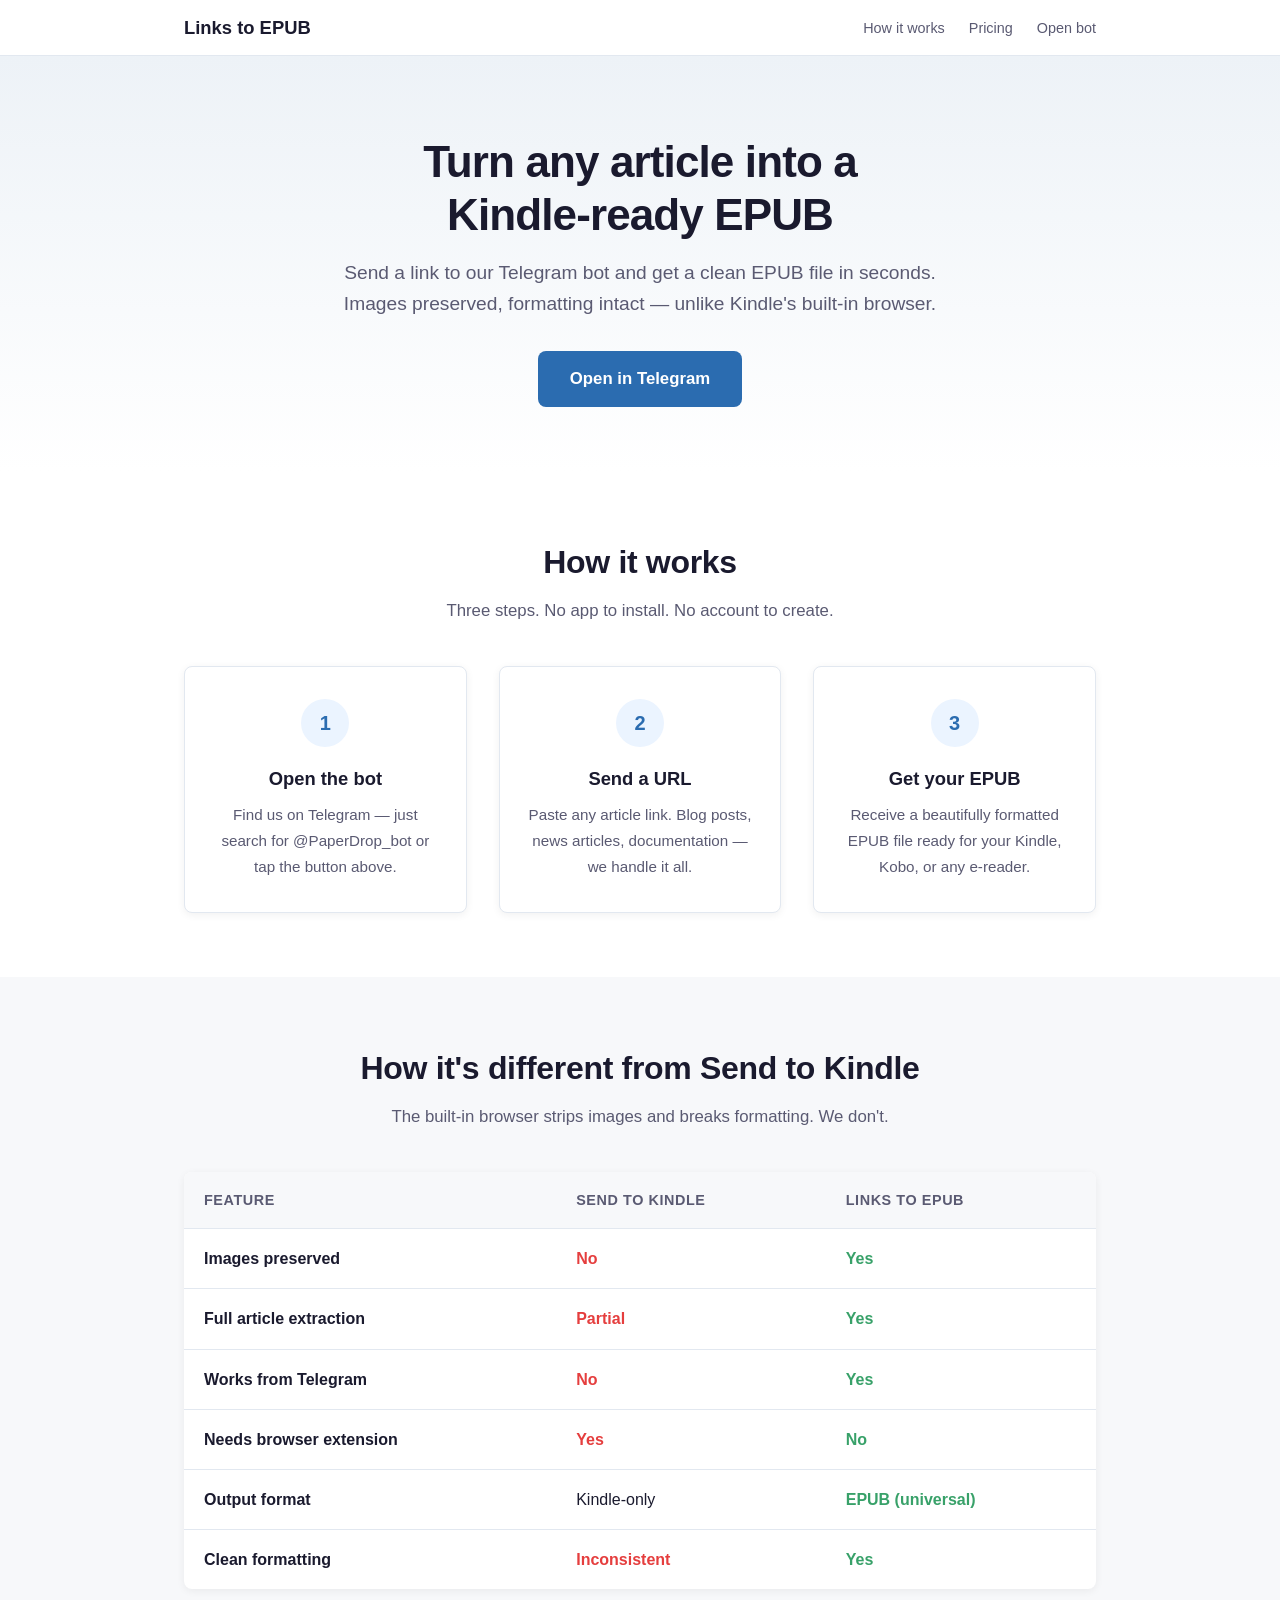
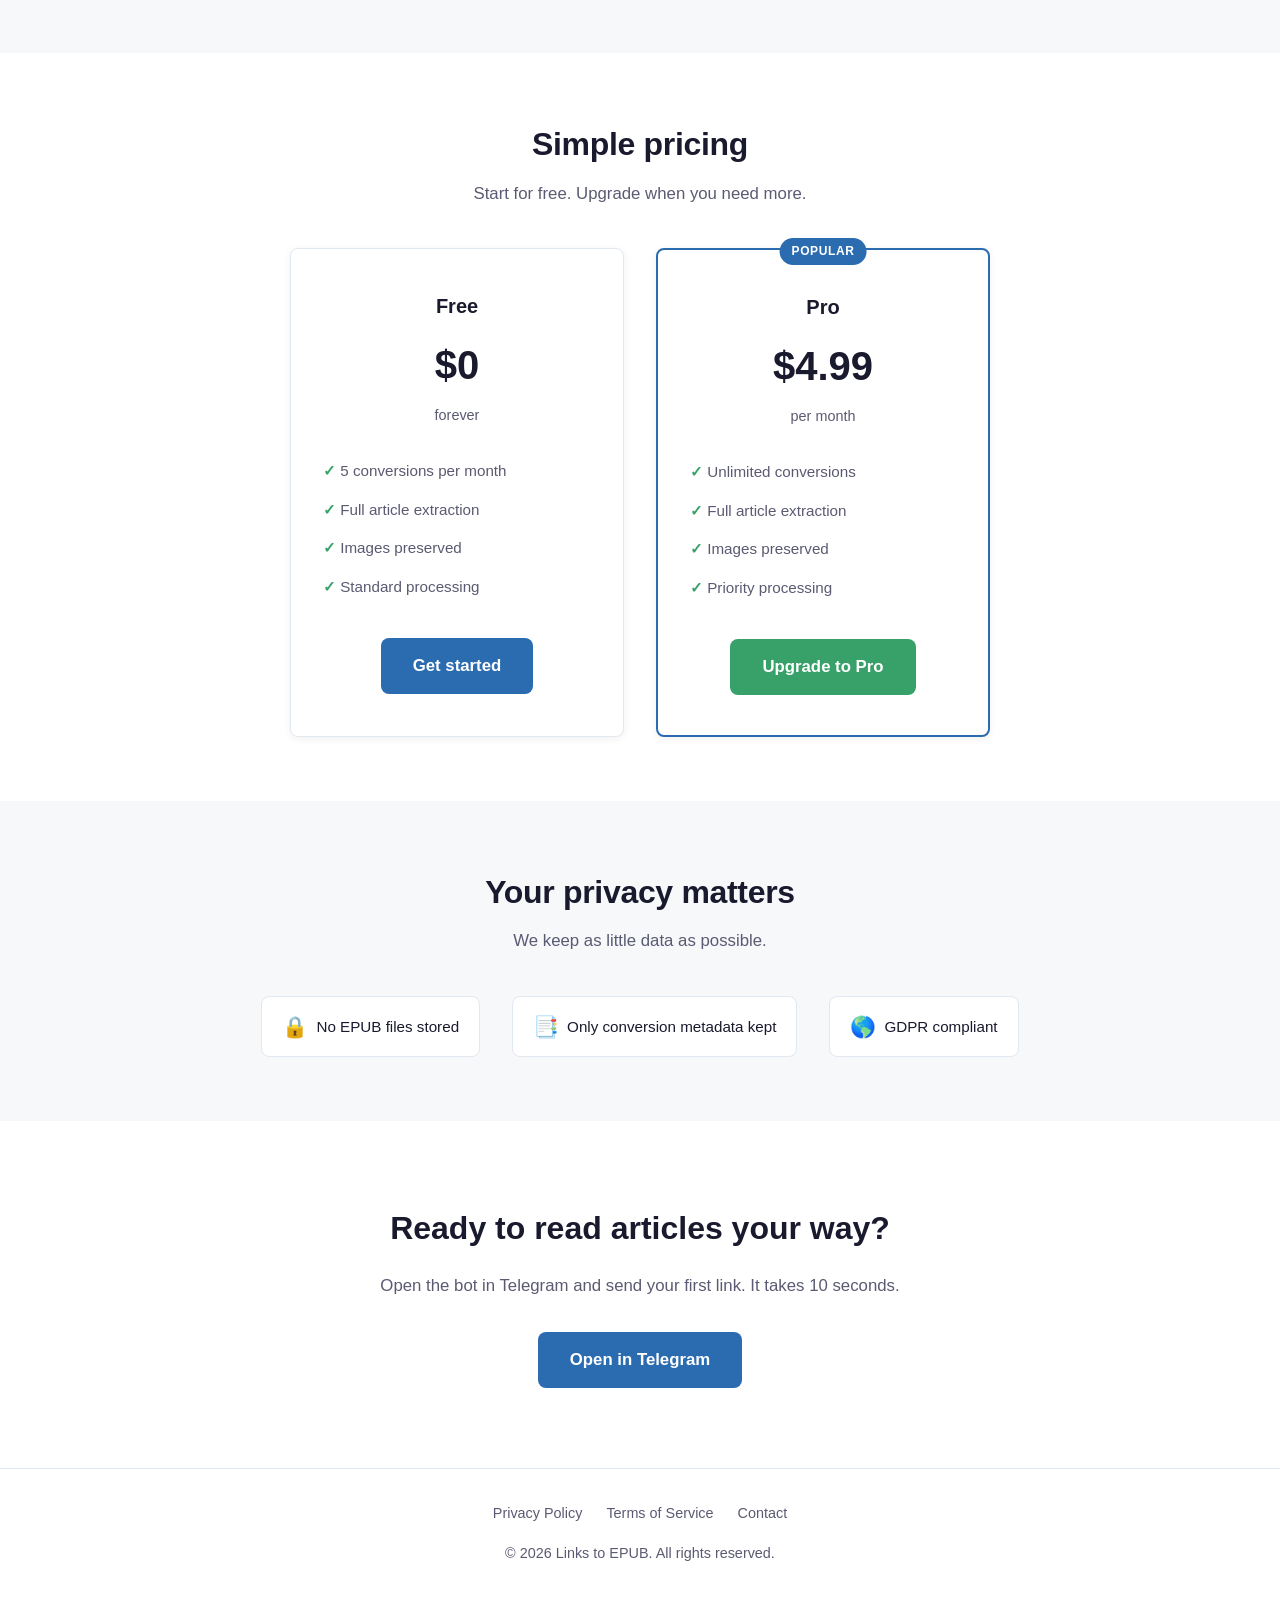
==== landing/index.html @ 540ca803 "Initial commit: PaperDrop — Telegram bot for converting web articles to EPUB Complete SaaS applicati" ====
<!DOCTYPE html>
<html lang="en">
<head>
  <meta charset="UTF-8">
  <meta name="viewport" content="width=device-width, initial-scale=1.0">
  <title>Links to EPUB &mdash; Turn any article into a Kindle-ready EPUB</title>
  <meta name="description" content="Send any article URL to our Telegram bot and get a clean, image-rich EPUB back instantly. Perfect for Kindle, Kobo, and any e-reader.">
  <meta name="robots" content="index, follow">

  <!-- Open Graph -->
  <meta property="og:type" content="website">
  <meta property="og:title" content="Links to EPUB &mdash; Articles to Kindle-ready EPUB">
  <meta property="og:description" content="Send any article URL to our Telegram bot and get a clean, image-rich EPUB back instantly. No files stored. Your privacy respected.">
  <meta property="og:url" content="https://linkstoepub.com">
  <meta property="og:site_name" content="Links to EPUB">

  <!-- Twitter Card -->
  <meta name="twitter:card" content="summary">
  <meta name="twitter:title" content="Links to EPUB &mdash; Articles to Kindle-ready EPUB">
  <meta name="twitter:description" content="Send any article URL to our Telegram bot and get a clean EPUB with images preserved.">

  <link rel="icon" href="favicon.ico" type="image/x-icon">
  <link rel="stylesheet" href="style.css">
</head>
<body>

  <!-- Navigation -->
  <nav class="nav">
    <div class="container">
      <a href="/" class="nav-brand">Links to EPUB</a>
      <ul class="nav-links">
        <li><a href="#how-it-works">How it works</a></li>
        <li><a href="#pricing">Pricing</a></li>
        <li><a href="https://t.me/PaperDrop_bot">Open bot</a></li>
      </ul>
    </div>
  </nav>

  <!-- Hero -->
  <section class="hero">
    <div class="container">
      <h1>Turn any article into a<br>Kindle-ready EPUB</h1>
      <p class="subheadline">
        Send a link to our Telegram bot and get a clean EPUB file in seconds.
        Images preserved, formatting intact &mdash; unlike Kindle's built-in browser.
      </p>
      <a href="https://t.me/PaperDrop_bot" class="btn btn-primary">Open in Telegram</a>
    </div>
  </section>

  <!-- How It Works -->
  <section id="how-it-works">
    <div class="container">
      <h2 class="section-title">How it works</h2>
      <p class="section-subtitle">Three steps. No app to install. No account to create.</p>
      <div class="steps">
        <div class="step">
          <div class="step-number">1</div>
          <h3>Open the bot</h3>
          <p>Find us on Telegram &mdash; just search for @PaperDrop_bot or tap the button above.</p>
        </div>
        <div class="step">
          <div class="step-number">2</div>
          <h3>Send a URL</h3>
          <p>Paste any article link. Blog posts, news articles, documentation &mdash; we handle it all.</p>
        </div>
        <div class="step">
          <div class="step-number">3</div>
          <h3>Get your EPUB</h3>
          <p>Receive a beautifully formatted EPUB file ready for your Kindle, Kobo, or any e-reader.</p>
        </div>
      </div>
    </div>
  </section>

  <!-- Comparison -->
  <section class="comparison-section" id="comparison">
    <div class="container">
      <h2 class="section-title">How it's different from Send to Kindle</h2>
      <p class="section-subtitle">The built-in browser strips images and breaks formatting. We don't.</p>
      <table class="comparison-table">
        <thead>
          <tr>
            <th>Feature</th>
            <th>Send to Kindle</th>
            <th>Links to EPUB</th>
          </tr>
        </thead>
        <tbody>
          <tr>
            <td>Images preserved</td>
            <td class="cross">No</td>
            <td class="check">Yes</td>
          </tr>
          <tr>
            <td>Full article extraction</td>
            <td class="cross">Partial</td>
            <td class="check">Yes</td>
          </tr>
          <tr>
            <td>Works from Telegram</td>
            <td class="cross">No</td>
            <td class="check">Yes</td>
          </tr>
          <tr>
            <td>Needs browser extension</td>
            <td class="cross">Yes</td>
            <td class="check">No</td>
          </tr>
          <tr>
            <td>Output format</td>
            <td>Kindle-only</td>
            <td class="check">EPUB (universal)</td>
          </tr>
          <tr>
            <td>Clean formatting</td>
            <td class="cross">Inconsistent</td>
            <td class="check">Yes</td>
          </tr>
        </tbody>
      </table>
    </div>
  </section>

  <!-- Pricing -->
  <section id="pricing">
    <div class="container">
      <h2 class="section-title">Simple pricing</h2>
      <p class="section-subtitle">Start for free. Upgrade when you need more.</p>
      <div class="pricing-cards">
        <div class="pricing-card">
          <h3>Free</h3>
          <div class="pricing-price">$0</div>
          <div class="pricing-period">forever</div>
          <ul class="pricing-features">
            <li>5 conversions per month</li>
            <li>Full article extraction</li>
            <li>Images preserved</li>
            <li>Standard processing</li>
          </ul>
          <a href="https://t.me/PaperDrop_bot" class="btn btn-primary">Get started</a>
        </div>
        <div class="pricing-card featured">
          <h3>Pro</h3>
          <div class="pricing-price">$4.99</div>
          <div class="pricing-period">per month</div>
          <ul class="pricing-features">
            <li>Unlimited conversions</li>
            <li>Full article extraction</li>
            <li>Images preserved</li>
            <li>Priority processing</li>
          </ul>
          <a href="https://t.me/PaperDrop_bot" class="btn btn-accent">Upgrade to Pro</a>
        </div>
      </div>
    </div>
  </section>

  <!-- Privacy Highlights -->
  <section class="privacy-highlights">
    <div class="container">
      <h2 class="section-title">Your privacy matters</h2>
      <p class="section-subtitle">We keep as little data as possible.</p>
      <div class="privacy-badges">
        <div class="privacy-badge">
          <span class="icon">&#128274;</span>
          No EPUB files stored
        </div>
        <div class="privacy-badge">
          <span class="icon">&#128209;</span>
          Only conversion metadata kept
        </div>
        <div class="privacy-badge">
          <span class="icon">&#127758;</span>
          GDPR compliant
        </div>
      </div>
    </div>
  </section>

  <!-- CTA -->
  <section class="cta-section">
    <div class="container">
      <h2>Ready to read articles your way?</h2>
      <p>Open the bot in Telegram and send your first link. It takes 10 seconds.</p>
      <a href="https://t.me/PaperDrop_bot" class="btn btn-primary">Open in Telegram</a>
    </div>
  </section>

  <!-- Footer -->
  <footer class="footer">
    <div class="container">
      <ul class="footer-links">
        <li><a href="privacy.html">Privacy Policy</a></li>
        <li><a href="terms.html">Terms of Service</a></li>
        <li><a href="mailto:contact@linkstoepub.com">Contact</a></li>
      </ul>
      <p>&copy; 2026 Links to EPUB. All rights reserved.</p>
    </div>
  </footer>

</body>
</html>
---- landing/style.css ----
/* ===== Reset & Base ===== */
*,
*::before,
*::after {
  box-sizing: border-box;
  margin: 0;
  padding: 0;
}

:root {
  --color-bg: #ffffff;
  --color-bg-alt: #f7f8fa;
  --color-text: #1a1a2e;
  --color-text-muted: #5a5a72;
  --color-primary: #2b6cb0;
  --color-primary-hover: #1e4e8c;
  --color-accent: #38a169;
  --color-accent-hover: #2f855a;
  --color-border: #e2e8f0;
  --color-card-bg: #ffffff;
  --color-card-shadow: rgba(0, 0, 0, 0.06);
  --color-hero-gradient-start: #edf2f7;
  --color-hero-gradient-end: #e2e8f0;
  --color-tag-bg: #ebf4ff;
  --color-tag-text: #2b6cb0;
  --color-check: #38a169;
  --color-cross: #e53e3e;
  --radius: 8px;
  --max-width: 960px;
  --font-sans: -apple-system, BlinkMacSystemFont, "Segoe UI", Roboto, "Helvetica Neue", Arial, sans-serif;
}

@media (prefers-color-scheme: dark) {
  :root {
    --color-bg: #0f1117;
    --color-bg-alt: #181a24;
    --color-text: #e2e8f0;
    --color-text-muted: #a0aec0;
    --color-primary: #63b3ed;
    --color-primary-hover: #90cdf4;
    --color-accent: #68d391;
    --color-accent-hover: #9ae6b4;
    --color-border: #2d3748;
    --color-card-bg: #1a202c;
    --color-card-shadow: rgba(0, 0, 0, 0.3);
    --color-hero-gradient-start: #1a202c;
    --color-hero-gradient-end: #171923;
    --color-tag-bg: #1a365d;
    --color-tag-text: #90cdf4;
    --color-check: #68d391;
    --color-cross: #fc8181;
  }
}

html {
  scroll-behavior: smooth;
  font-size: 16px;
}

body {
  font-family: var(--font-sans);
  color: var(--color-text);
  background-color: var(--color-bg);
  line-height: 1.7;
  -webkit-font-smoothing: antialiased;
}

a {
  color: var(--color-primary);
  text-decoration: none;
}

a:hover {
  text-decoration: underline;
}

img {
  max-width: 100%;
  height: auto;
}

/* ===== Layout ===== */
.container {
  max-width: var(--max-width);
  margin: 0 auto;
  padding: 0 1.5rem;
}

section {
  padding: 4rem 0;
}

/* ===== Navigation ===== */
.nav {
  position: sticky;
  top: 0;
  z-index: 100;
  background-color: var(--color-bg);
  border-bottom: 1px solid var(--color-border);
  padding: 0.75rem 0;
}

.nav .container {
  display: flex;
  align-items: center;
  justify-content: space-between;
}

.nav-brand {
  font-size: 1.15rem;
  font-weight: 700;
  color: var(--color-text);
  text-decoration: none;
}

.nav-brand:hover {
  text-decoration: none;
}

.nav-links {
  display: flex;
  gap: 1.5rem;
  list-style: none;
}

.nav-links a {
  font-size: 0.9rem;
  color: var(--color-text-muted);
  transition: color 0.15s;
}

.nav-links a:hover {
  color: var(--color-text);
  text-decoration: none;
}

/* ===== Hero ===== */
.hero {
  text-align: center;
  padding: 5rem 0 4rem;
  background: linear-gradient(180deg, var(--color-hero-gradient-start), var(--color-bg));
}

.hero h1 {
  font-size: 2.75rem;
  font-weight: 800;
  line-height: 1.2;
  margin-bottom: 1rem;
  letter-spacing: -0.02em;
}

.hero .subheadline {
  font-size: 1.2rem;
  color: var(--color-text-muted);
  max-width: 600px;
  margin: 0 auto 2rem;
  line-height: 1.6;
}

/* ===== Buttons ===== */
.btn {
  display: inline-block;
  padding: 0.85rem 2rem;
  border-radius: var(--radius);
  font-size: 1.05rem;
  font-weight: 600;
  text-decoration: none;
  transition: background-color 0.15s, transform 0.1s;
  cursor: pointer;
  border: none;
}

.btn:hover {
  text-decoration: none;
  transform: translateY(-1px);
}

.btn-primary {
  background-color: var(--color-primary);
  color: #fff;
}

.btn-primary:hover {
  background-color: var(--color-primary-hover);
}

.btn-accent {
  background-color: var(--color-accent);
  color: #fff;
}

.btn-accent:hover {
  background-color: var(--color-accent-hover);
}

/* ===== Section Headings ===== */
.section-title {
  font-size: 2rem;
  font-weight: 700;
  text-align: center;
  margin-bottom: 0.5rem;
  letter-spacing: -0.01em;
}

.section-subtitle {
  text-align: center;
  color: var(--color-text-muted);
  margin-bottom: 2.5rem;
  font-size: 1.05rem;
}

/* ===== How It Works ===== */
.steps {
  display: grid;
  grid-template-columns: repeat(3, 1fr);
  gap: 2rem;
  margin-top: 1rem;
}

.step {
  text-align: center;
  padding: 2rem 1.5rem;
  background: var(--color-card-bg);
  border: 1px solid var(--color-border);
  border-radius: var(--radius);
  box-shadow: 0 2px 8px var(--color-card-shadow);
}

.step-number {
  display: inline-flex;
  align-items: center;
  justify-content: center;
  width: 3rem;
  height: 3rem;
  border-radius: 50%;
  background-color: var(--color-tag-bg);
  color: var(--color-tag-text);
  font-weight: 700;
  font-size: 1.25rem;
  margin-bottom: 1rem;
}

.step h3 {
  font-size: 1.15rem;
  margin-bottom: 0.5rem;
}

.step p {
  color: var(--color-text-muted);
  font-size: 0.95rem;
}

/* ===== Comparison ===== */
.comparison-section {
  background-color: var(--color-bg-alt);
}

.comparison-table {
  width: 100%;
  border-collapse: collapse;
  margin-top: 1rem;
  background: var(--color-card-bg);
  border-radius: var(--radius);
  overflow: hidden;
  box-shadow: 0 2px 8px var(--color-card-shadow);
}

.comparison-table th,
.comparison-table td {
  padding: 1rem 1.25rem;
  text-align: left;
  border-bottom: 1px solid var(--color-border);
}

.comparison-table thead th {
  background-color: var(--color-bg-alt);
  font-weight: 700;
  font-size: 0.9rem;
  text-transform: uppercase;
  letter-spacing: 0.04em;
  color: var(--color-text-muted);
}

.comparison-table tbody td:first-child {
  font-weight: 600;
}

.comparison-table tbody tr:last-child td {
  border-bottom: none;
}

.check {
  color: var(--color-check);
  font-weight: 700;
}

.cross {
  color: var(--color-cross);
  font-weight: 700;
}

/* ===== Pricing ===== */
.pricing-cards {
  display: grid;
  grid-template-columns: repeat(2, 1fr);
  gap: 2rem;
  max-width: 700px;
  margin: 0 auto;
}

.pricing-card {
  padding: 2.5rem 2rem;
  border: 1px solid var(--color-border);
  border-radius: var(--radius);
  background: var(--color-card-bg);
  box-shadow: 0 2px 8px var(--color-card-shadow);
  text-align: center;
}

.pricing-card.featured {
  border-color: var(--color-primary);
  border-width: 2px;
  position: relative;
}

.pricing-card.featured::before {
  content: "Popular";
  position: absolute;
  top: -0.75rem;
  left: 50%;
  transform: translateX(-50%);
  background-color: var(--color-primary);
  color: #fff;
  font-size: 0.75rem;
  font-weight: 700;
  padding: 0.2rem 0.75rem;
  border-radius: 999px;
  text-transform: uppercase;
  letter-spacing: 0.05em;
}

.pricing-card h3 {
  font-size: 1.25rem;
  margin-bottom: 0.5rem;
}

.pricing-price {
  font-size: 2.5rem;
  font-weight: 800;
  margin-bottom: 0.25rem;
}

.pricing-period {
  color: var(--color-text-muted);
  font-size: 0.9rem;
  margin-bottom: 1.5rem;
}

.pricing-features {
  list-style: none;
  text-align: left;
  margin-bottom: 2rem;
}

.pricing-features li {
  padding: 0.4rem 0;
  font-size: 0.95rem;
  color: var(--color-text-muted);
}

.pricing-features li::before {
  content: "\2713  ";
  color: var(--color-check);
  font-weight: 700;
}

/* ===== Privacy Highlights ===== */
.privacy-highlights {
  text-align: center;
  background-color: var(--color-bg-alt);
}

.privacy-badges {
  display: flex;
  justify-content: center;
  gap: 2rem;
  flex-wrap: wrap;
  margin-top: 1.5rem;
}

.privacy-badge {
  display: flex;
  align-items: center;
  gap: 0.5rem;
  padding: 0.75rem 1.25rem;
  background: var(--color-card-bg);
  border: 1px solid var(--color-border);
  border-radius: var(--radius);
  font-size: 0.95rem;
  font-weight: 500;
}

.privacy-badge .icon {
  font-size: 1.3rem;
}

/* ===== CTA ===== */
.cta-section {
  text-align: center;
  padding: 5rem 0;
}

.cta-section h2 {
  font-size: 2rem;
  font-weight: 700;
  margin-bottom: 1rem;
}

.cta-section p {
  color: var(--color-text-muted);
  margin-bottom: 2rem;
  font-size: 1.05rem;
}

/* ===== Footer ===== */
.footer {
  border-top: 1px solid var(--color-border);
  padding: 2rem 0;
  text-align: center;
  font-size: 0.9rem;
  color: var(--color-text-muted);
}

.footer-links {
  display: flex;
  justify-content: center;
  gap: 1.5rem;
  list-style: none;
  margin-bottom: 1rem;
}

.footer-links a {
  color: var(--color-text-muted);
  font-size: 0.9rem;
}

.footer-links a:hover {
  color: var(--color-text);
}

/* ===== Legal Pages ===== */
.legal-page {
  padding: 3rem 0 5rem;
}

.legal-page h1 {
  font-size: 2.25rem;
  font-weight: 700;
  margin-bottom: 0.5rem;
}

.legal-page .last-updated {
  color: var(--color-text-muted);
  font-size: 0.9rem;
  margin-bottom: 2.5rem;
}

.legal-page h2 {
  font-size: 1.35rem;
  font-weight: 700;
  margin-top: 2.5rem;
  margin-bottom: 0.75rem;
}

.legal-page p,
.legal-page ul,
.legal-page ol {
  margin-bottom: 1rem;
  color: var(--color-text-muted);
}

.legal-page ul,
.legal-page ol {
  padding-left: 1.5rem;
}

.legal-page li {
  margin-bottom: 0.4rem;
}

.legal-page strong {
  color: var(--color-text);
}

.legal-page a {
  color: var(--color-primary);
}

/* ===== Responsive ===== */
@media (max-width: 768px) {
  .hero h1 {
    font-size: 2rem;
  }

  .hero .subheadline {
    font-size: 1.05rem;
  }

  .steps {
    grid-template-columns: 1fr;
    gap: 1.25rem;
  }

  .pricing-cards {
    grid-template-columns: 1fr;
  }

  .comparison-table {
    font-size: 0.9rem;
  }

  .comparison-table th,
  .comparison-table td {
    padding: 0.75rem 0.75rem;
  }

  .privacy-badges {
    flex-direction: column;
    align-items: center;
  }

  section {
    padding: 3rem 0;
  }

  .nav-links {
    gap: 1rem;
  }
}

@media (max-width: 480px) {
  .hero h1 {
    font-size: 1.65rem;
  }

  .nav-links {
    gap: 0.75rem;
    font-size: 0.85rem;
  }

  .btn {
    padding: 0.75rem 1.5rem;
    font-size: 1rem;
  }
}
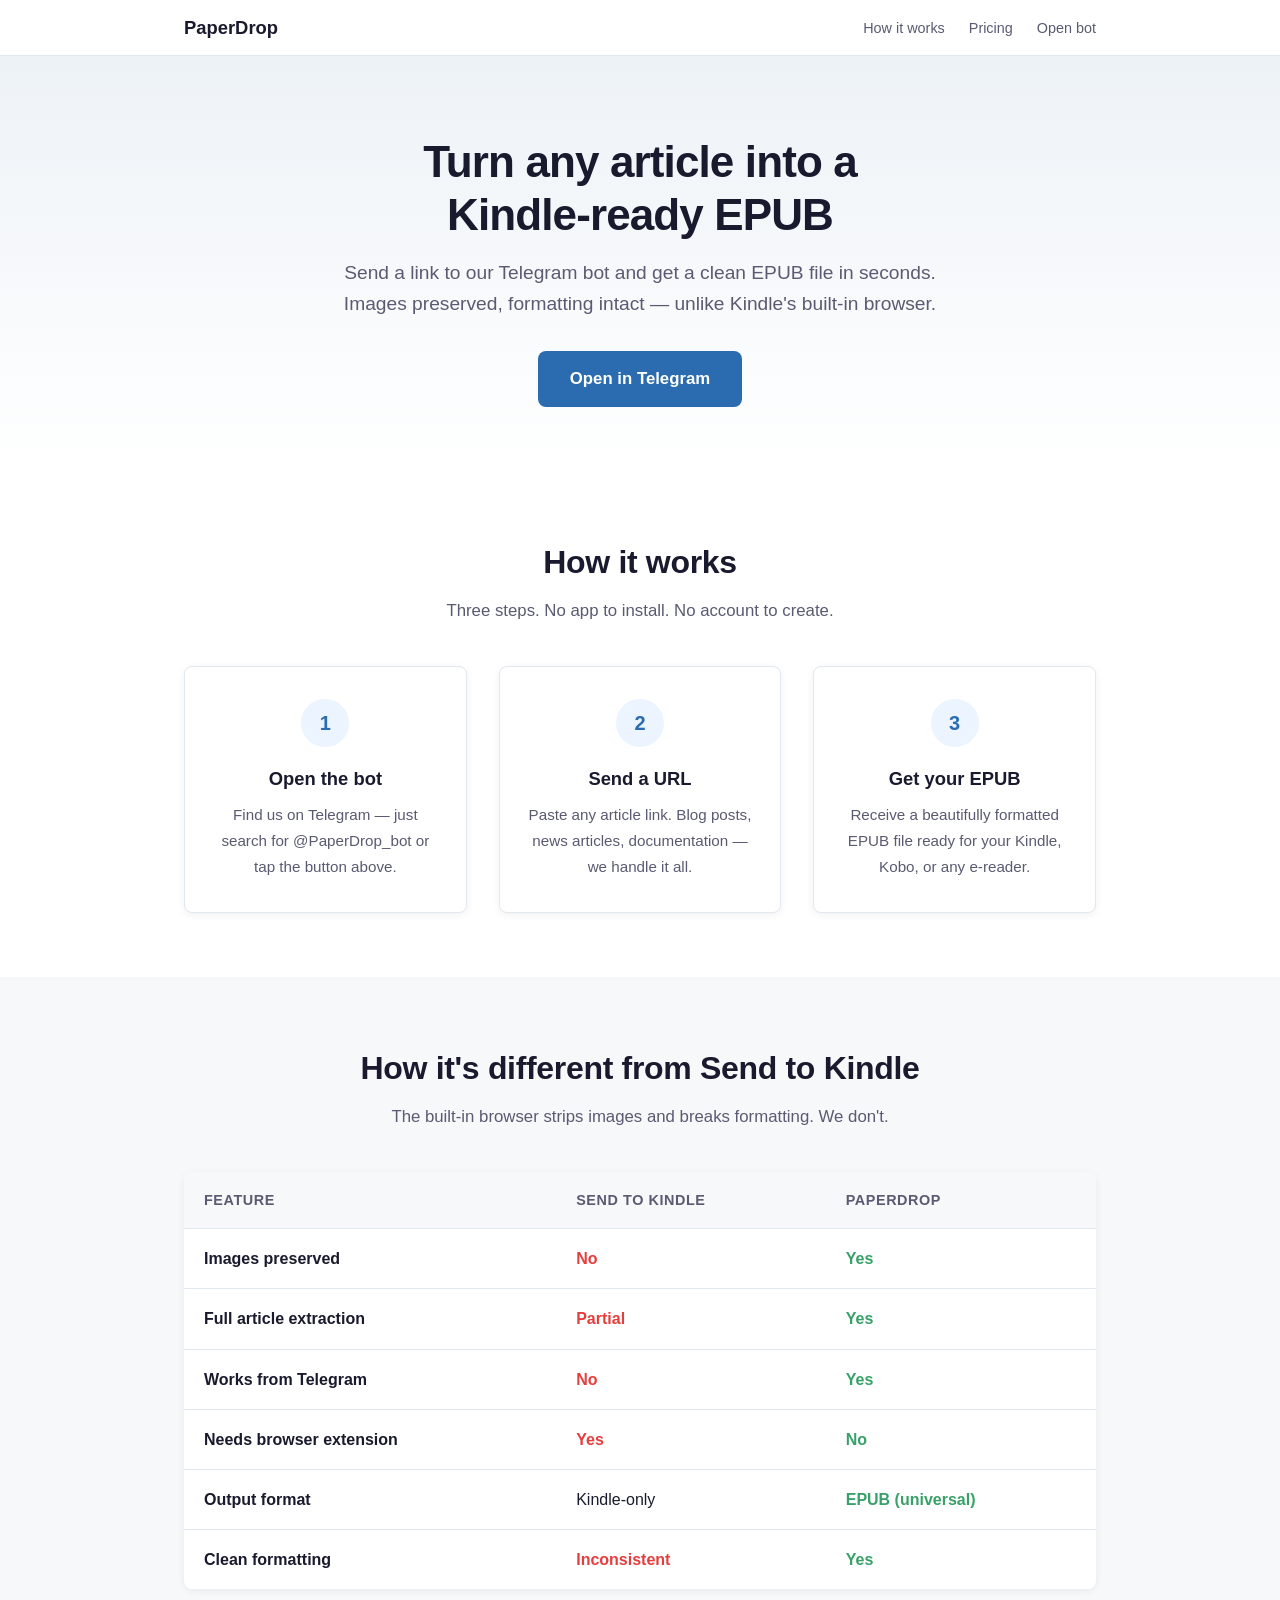
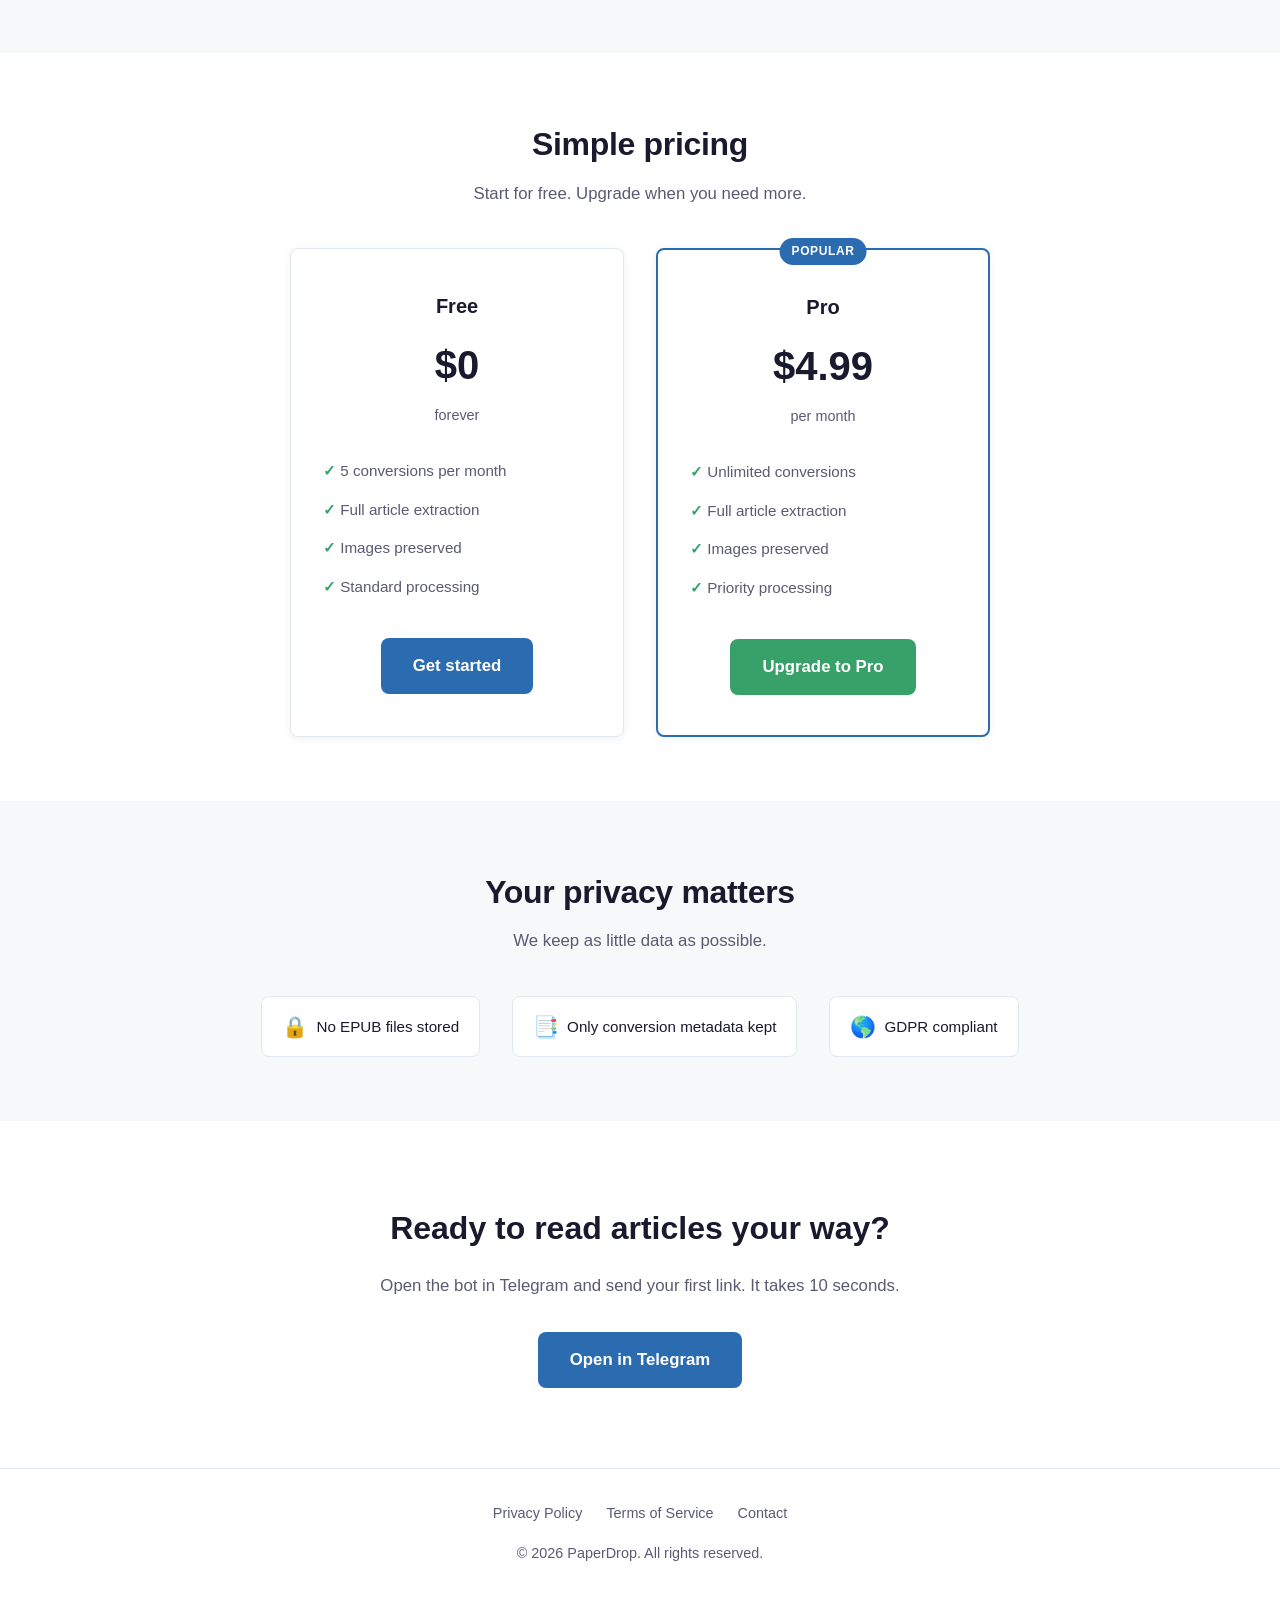
==== commit f37cfdfc: "Add Send-to-Kindle via Resend, rebrand to PaperDrop - Add kindle_sender service using Resend API for" ====
--- a/landing/index.html
+++ b/landing/index.html
@@ -3,20 +3,20 @@
 <head>
   <meta charset="UTF-8">
   <meta name="viewport" content="width=device-width, initial-scale=1.0">
-  <title>Links to EPUB &mdash; Turn any article into a Kindle-ready EPUB</title>
+  <title>PaperDrop &mdash; Turn any article into a Kindle-ready EPUB</title>
   <meta name="description" content="Send any article URL to our Telegram bot and get a clean, image-rich EPUB back instantly. Perfect for Kindle, Kobo, and any e-reader.">
   <meta name="robots" content="index, follow">
 
   <!-- Open Graph -->
   <meta property="og:type" content="website">
-  <meta property="og:title" content="Links to EPUB &mdash; Articles to Kindle-ready EPUB">
+  <meta property="og:title" content="PaperDrop &mdash; Articles to Kindle-ready EPUB">
   <meta property="og:description" content="Send any article URL to our Telegram bot and get a clean, image-rich EPUB back instantly. No files stored. Your privacy respected.">
   <meta property="og:url" content="https://linkstoepub.com">
-  <meta property="og:site_name" content="Links to EPUB">
+  <meta property="og:site_name" content="PaperDrop">
 
   <!-- Twitter Card -->
   <meta name="twitter:card" content="summary">
-  <meta name="twitter:title" content="Links to EPUB &mdash; Articles to Kindle-ready EPUB">
+  <meta name="twitter:title" content="PaperDrop &mdash; Articles to Kindle-ready EPUB">
   <meta name="twitter:description" content="Send any article URL to our Telegram bot and get a clean EPUB with images preserved.">
 
   <link rel="icon" href="favicon.ico" type="image/x-icon">
@@ -27,7 +27,7 @@
   <!-- Navigation -->
   <nav class="nav">
     <div class="container">
-      <a href="/" class="nav-brand">Links to EPUB</a>
+      <a href="/" class="nav-brand">PaperDrop</a>
       <ul class="nav-links">
         <li><a href="#how-it-works">How it works</a></li>
         <li><a href="#pricing">Pricing</a></li>
@@ -83,7 +83,7 @@
           <tr>
             <th>Feature</th>
             <th>Send to Kindle</th>
-            <th>Links to EPUB</th>
+            <th>PaperDrop</th>
           </tr>
         </thead>
         <tbody>
@@ -195,7 +195,7 @@
         <li><a href="terms.html">Terms of Service</a></li>
         <li><a href="mailto:contact@linkstoepub.com">Contact</a></li>
       </ul>
-      <p>&copy; 2026 Links to EPUB. All rights reserved.</p>
+      <p>&copy; 2026 PaperDrop. All rights reserved.</p>
     </div>
   </footer>
 
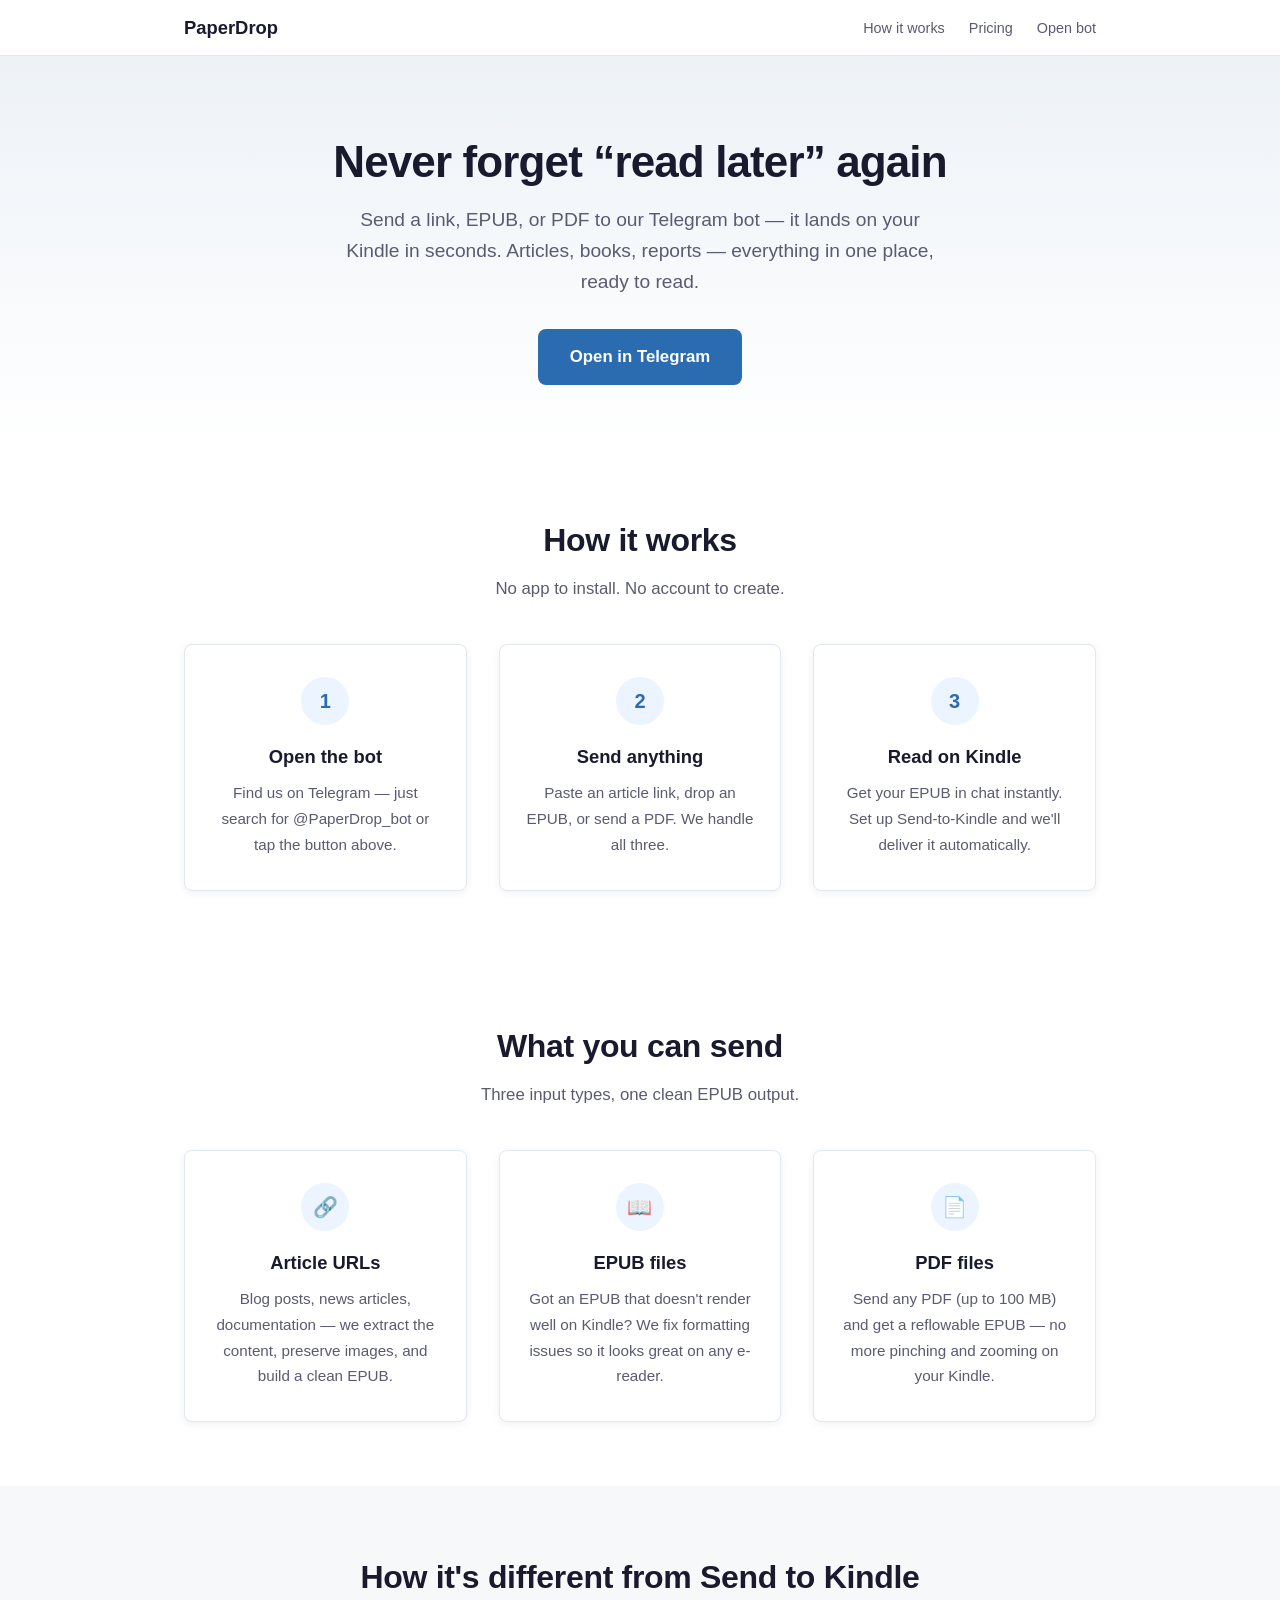
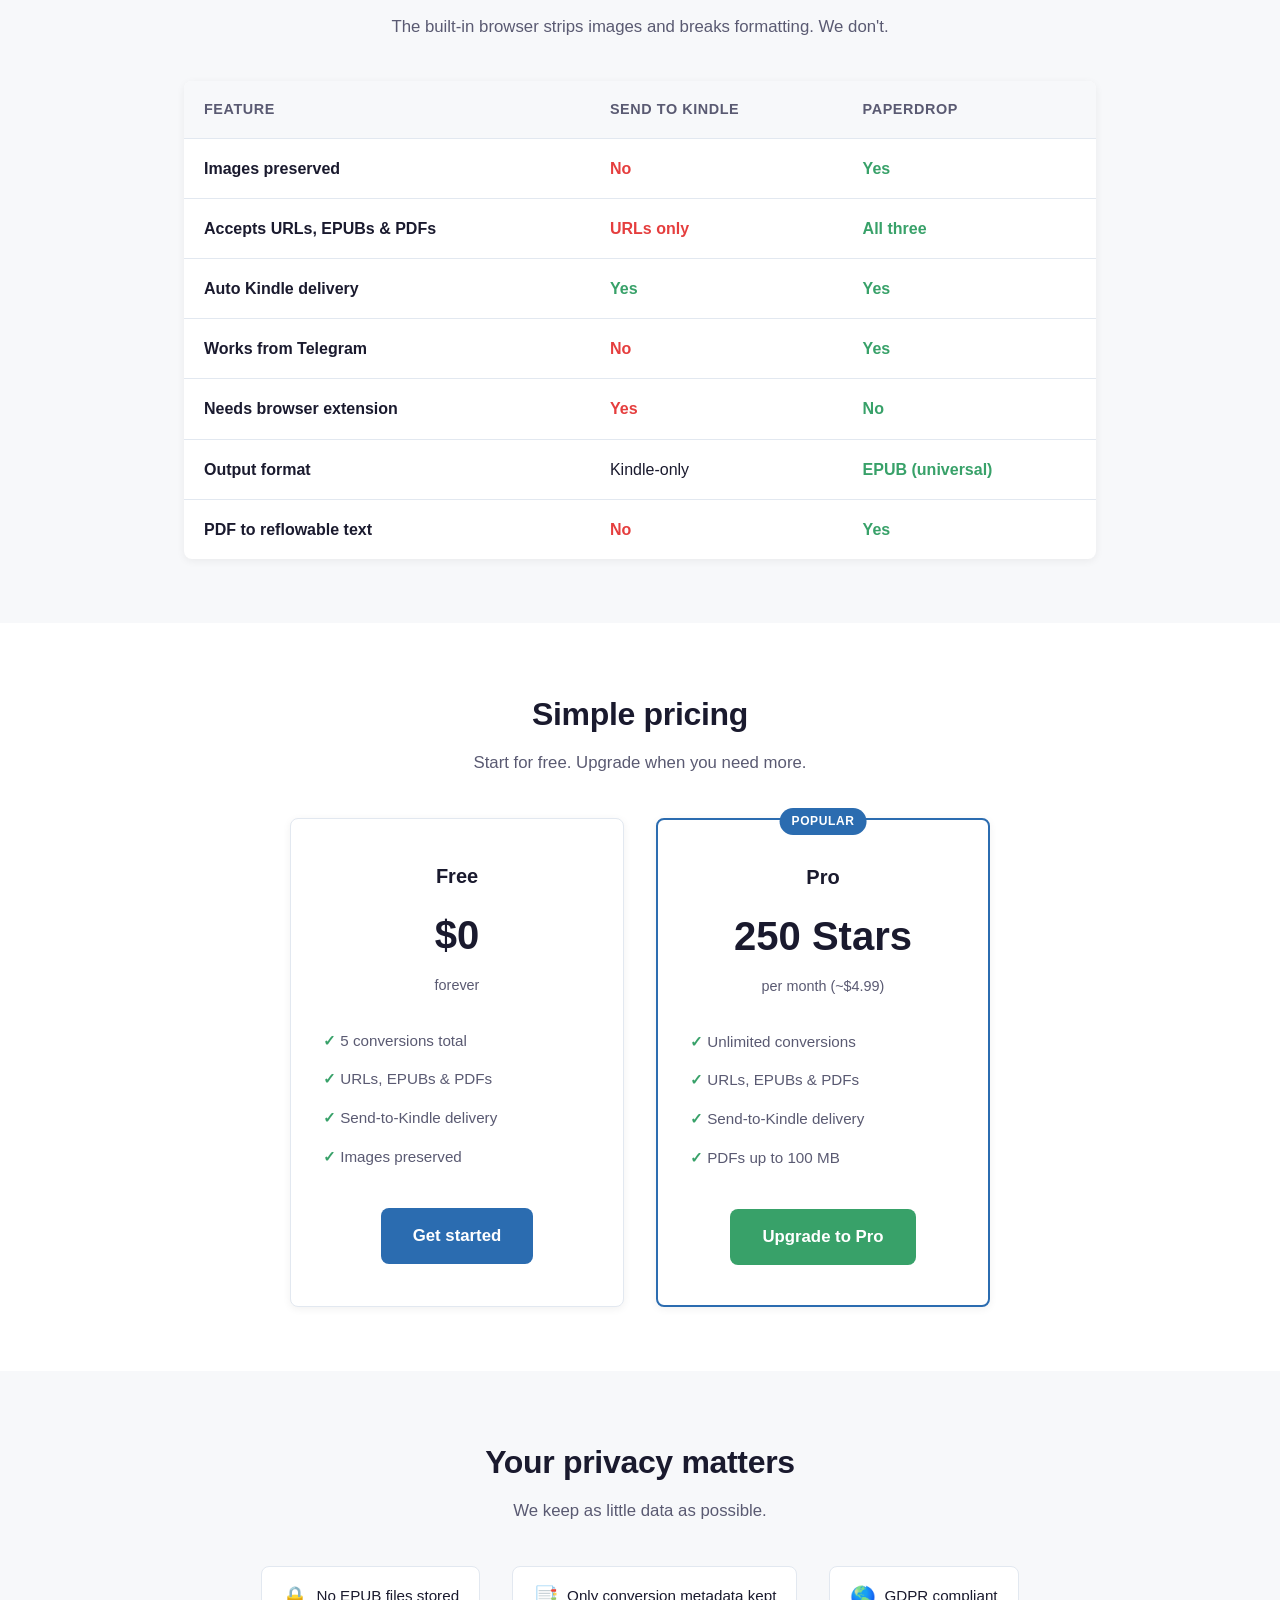
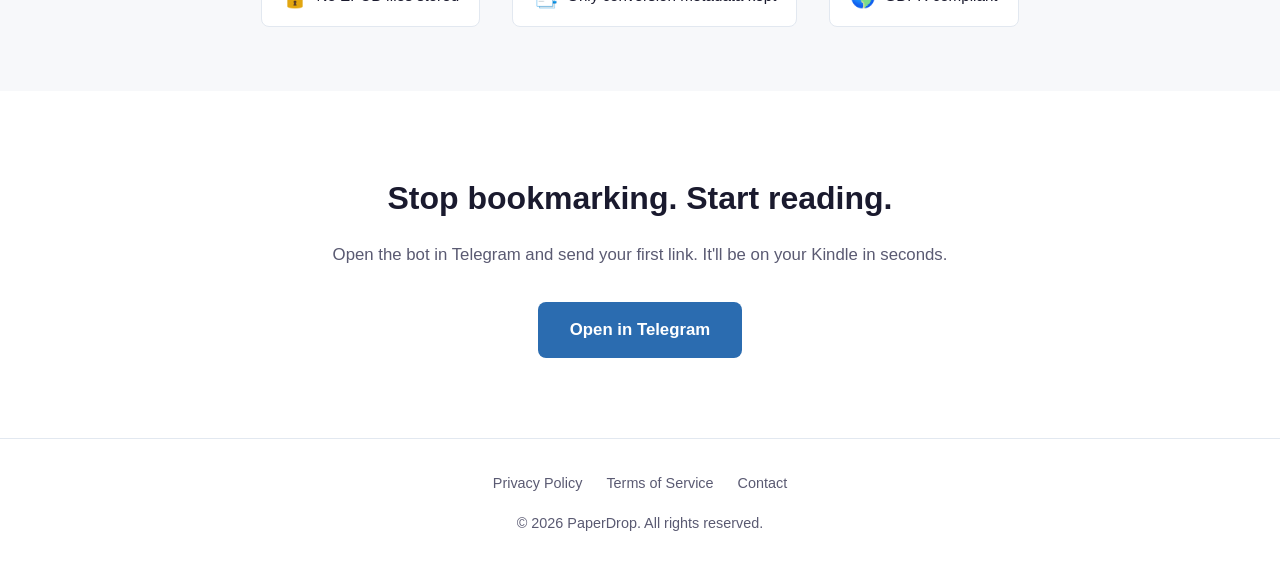
==== commit 358e2b8b: "Add local Telegram Bot API server, 100MB file limit, update landing page - Run telegram-bot-api loca" ====
--- a/landing/index.html
+++ b/landing/index.html
@@ -3,21 +3,21 @@
 <head>
   <meta charset="UTF-8">
   <meta name="viewport" content="width=device-width, initial-scale=1.0">
-  <title>PaperDrop &mdash; Turn any article into a Kindle-ready EPUB</title>
-  <meta name="description" content="Send any article URL to our Telegram bot and get a clean, image-rich EPUB back instantly. Perfect for Kindle, Kobo, and any e-reader.">
+  <title>PaperDrop &mdash; Never forget &ldquo;read later&rdquo; again</title>
+  <meta name="description" content="Send articles, EPUBs, or PDFs to our Telegram bot — everything lands on your Kindle in seconds. Never lose a &ldquo;read later&rdquo; link again.">
   <meta name="robots" content="index, follow">
 
   <!-- Open Graph -->
   <meta property="og:type" content="website">
-  <meta property="og:title" content="PaperDrop &mdash; Articles to Kindle-ready EPUB">
-  <meta property="og:description" content="Send any article URL to our Telegram bot and get a clean, image-rich EPUB back instantly. No files stored. Your privacy respected.">
-  <meta property="og:url" content="https://linkstoepub.com">
+  <meta property="og:title" content="PaperDrop &mdash; Articles, EPUBs &amp; PDFs to Kindle in seconds">
+  <meta property="og:description" content="Send articles, EPUBs, or PDFs to our Telegram bot and get a Kindle-ready EPUB back instantly. Automatic Kindle delivery included.">
+  <meta property="og:url" content="https://paperdrop.bp-flow.com">
   <meta property="og:site_name" content="PaperDrop">
 
   <!-- Twitter Card -->
   <meta name="twitter:card" content="summary">
-  <meta name="twitter:title" content="PaperDrop &mdash; Articles to Kindle-ready EPUB">
-  <meta name="twitter:description" content="Send any article URL to our Telegram bot and get a clean EPUB with images preserved.">
+  <meta name="twitter:title" content="PaperDrop &mdash; Articles, EPUBs &amp; PDFs to Kindle in seconds">
+  <meta name="twitter:description" content="Send articles, EPUBs, or PDFs to our Telegram bot. Automatic Kindle delivery included.">
 
   <link rel="icon" href="favicon.ico" type="image/x-icon">
   <link rel="stylesheet" href="style.css">
@@ -39,10 +39,10 @@
   <!-- Hero -->
   <section class="hero">
     <div class="container">
-      <h1>Turn any article into a<br>Kindle-ready EPUB</h1>
+      <h1>Never forget &ldquo;read later&rdquo; again</h1>
       <p class="subheadline">
-        Send a link to our Telegram bot and get a clean EPUB file in seconds.
-        Images preserved, formatting intact &mdash; unlike Kindle's built-in browser.
+        Send a link, EPUB, or PDF to our Telegram bot &mdash; it lands on your Kindle in seconds.
+        Articles, books, reports &mdash; everything in one place, ready to read.
       </p>
       <a href="https://t.me/PaperDrop_bot" class="btn btn-primary">Open in Telegram</a>
     </div>
@@ -52,7 +52,7 @@
   <section id="how-it-works">
     <div class="container">
       <h2 class="section-title">How it works</h2>
-      <p class="section-subtitle">Three steps. No app to install. No account to create.</p>
+      <p class="section-subtitle">No app to install. No account to create.</p>
       <div class="steps">
         <div class="step">
           <div class="step-number">1</div>
@@ -61,13 +61,38 @@
         </div>
         <div class="step">
           <div class="step-number">2</div>
-          <h3>Send a URL</h3>
-          <p>Paste any article link. Blog posts, news articles, documentation &mdash; we handle it all.</p>
+          <h3>Send anything</h3>
+          <p>Paste an article link, drop an EPUB, or send a PDF. We handle all three.</p>
         </div>
         <div class="step">
           <div class="step-number">3</div>
-          <h3>Get your EPUB</h3>
-          <p>Receive a beautifully formatted EPUB file ready for your Kindle, Kobo, or any e-reader.</p>
+          <h3>Read on Kindle</h3>
+          <p>Get your EPUB in chat instantly. Set up Send-to-Kindle and we'll deliver it automatically.</p>
+        </div>
+      </div>
+    </div>
+  </section>
+
+  <!-- What you can send -->
+  <section class="features-section" id="features">
+    <div class="container">
+      <h2 class="section-title">What you can send</h2>
+      <p class="section-subtitle">Three input types, one clean EPUB output.</p>
+      <div class="steps">
+        <div class="step">
+          <div class="step-number">&#128279;</div>
+          <h3>Article URLs</h3>
+          <p>Blog posts, news articles, documentation &mdash; we extract the content, preserve images, and build a clean EPUB.</p>
+        </div>
+        <div class="step">
+          <div class="step-number">&#128214;</div>
+          <h3>EPUB files</h3>
+          <p>Got an EPUB that doesn't render well on Kindle? We fix formatting issues so it looks great on any e-reader.</p>
+        </div>
+        <div class="step">
+          <div class="step-number">&#128196;</div>
+          <h3>PDF files</h3>
+          <p>Send any PDF (up to 100 MB) and get a reflowable EPUB &mdash; no more pinching and zooming on your Kindle.</p>
         </div>
       </div>
     </div>
@@ -93,8 +118,13 @@
             <td class="check">Yes</td>
           </tr>
           <tr>
-            <td>Full article extraction</td>
-            <td class="cross">Partial</td>
+            <td>Accepts URLs, EPUBs &amp; PDFs</td>
+            <td class="cross">URLs only</td>
+            <td class="check">All three</td>
+          </tr>
+          <tr>
+            <td>Auto Kindle delivery</td>
+            <td class="check">Yes</td>
             <td class="check">Yes</td>
           </tr>
           <tr>
@@ -113,8 +143,8 @@
             <td class="check">EPUB (universal)</td>
           </tr>
           <tr>
-            <td>Clean formatting</td>
-            <td class="cross">Inconsistent</td>
+            <td>PDF to reflowable text</td>
+            <td class="cross">No</td>
             <td class="check">Yes</td>
           </tr>
         </tbody>
@@ -133,22 +163,22 @@
           <div class="pricing-price">$0</div>
           <div class="pricing-period">forever</div>
           <ul class="pricing-features">
-            <li>5 conversions per month</li>
-            <li>Full article extraction</li>
+            <li>5 conversions total</li>
+            <li>URLs, EPUBs &amp; PDFs</li>
+            <li>Send-to-Kindle delivery</li>
             <li>Images preserved</li>
-            <li>Standard processing</li>
           </ul>
           <a href="https://t.me/PaperDrop_bot" class="btn btn-primary">Get started</a>
         </div>
         <div class="pricing-card featured">
           <h3>Pro</h3>
-          <div class="pricing-price">$4.99</div>
-          <div class="pricing-period">per month</div>
+          <div class="pricing-price">250 Stars</div>
+          <div class="pricing-period">per month (~$4.99)</div>
           <ul class="pricing-features">
             <li>Unlimited conversions</li>
-            <li>Full article extraction</li>
-            <li>Images preserved</li>
-            <li>Priority processing</li>
+            <li>URLs, EPUBs &amp; PDFs</li>
+            <li>Send-to-Kindle delivery</li>
+            <li>PDFs up to 100 MB</li>
           </ul>
           <a href="https://t.me/PaperDrop_bot" class="btn btn-accent">Upgrade to Pro</a>
         </div>
@@ -181,8 +211,8 @@
   <!-- CTA -->
   <section class="cta-section">
     <div class="container">
-      <h2>Ready to read articles your way?</h2>
-      <p>Open the bot in Telegram and send your first link. It takes 10 seconds.</p>
+      <h2>Stop bookmarking. Start reading.</h2>
+      <p>Open the bot in Telegram and send your first link. It'll be on your Kindle in seconds.</p>
       <a href="https://t.me/PaperDrop_bot" class="btn btn-primary">Open in Telegram</a>
     </div>
   </section>
@@ -193,7 +223,7 @@
       <ul class="footer-links">
         <li><a href="privacy.html">Privacy Policy</a></li>
         <li><a href="terms.html">Terms of Service</a></li>
-        <li><a href="mailto:contact@linkstoepub.com">Contact</a></li>
+        <li><a href="https://t.me/PaperDrop_bot">Contact</a></li>
       </ul>
       <p>&copy; 2026 PaperDrop. All rights reserved.</p>
     </div>
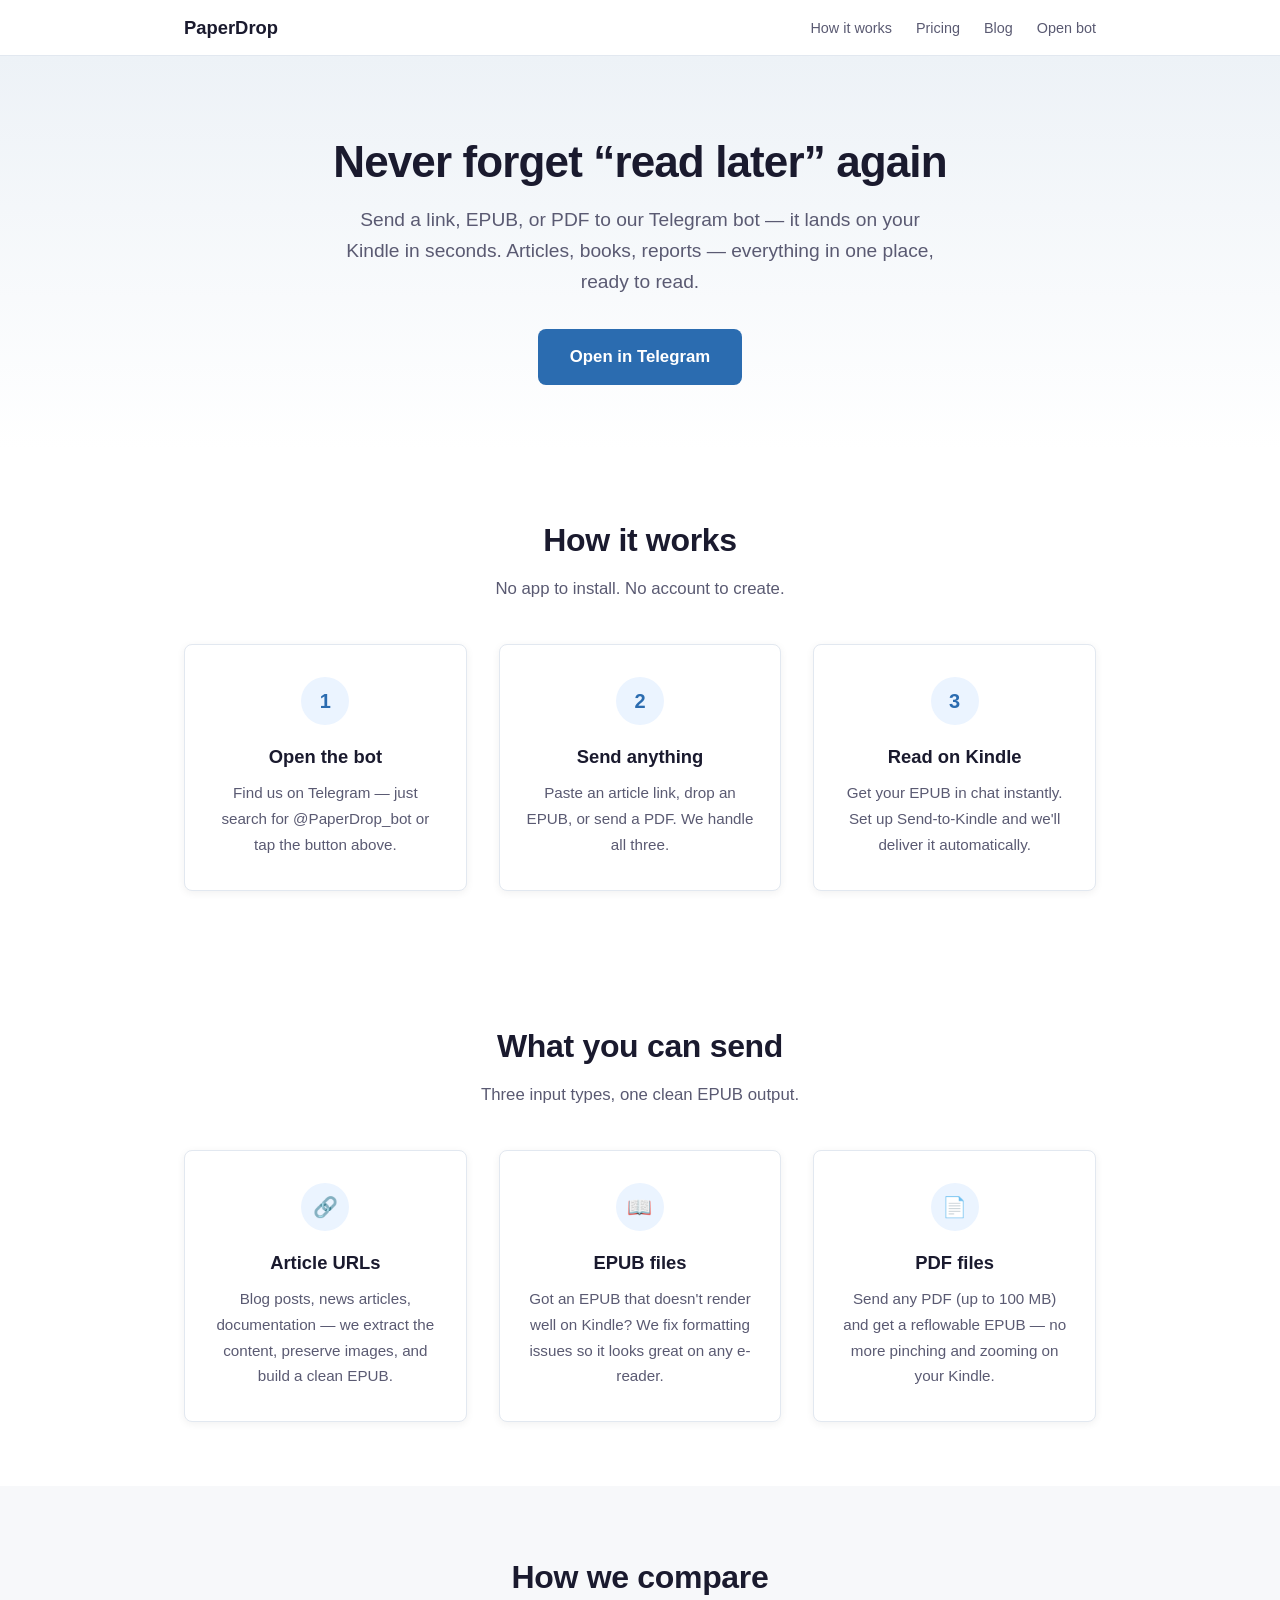
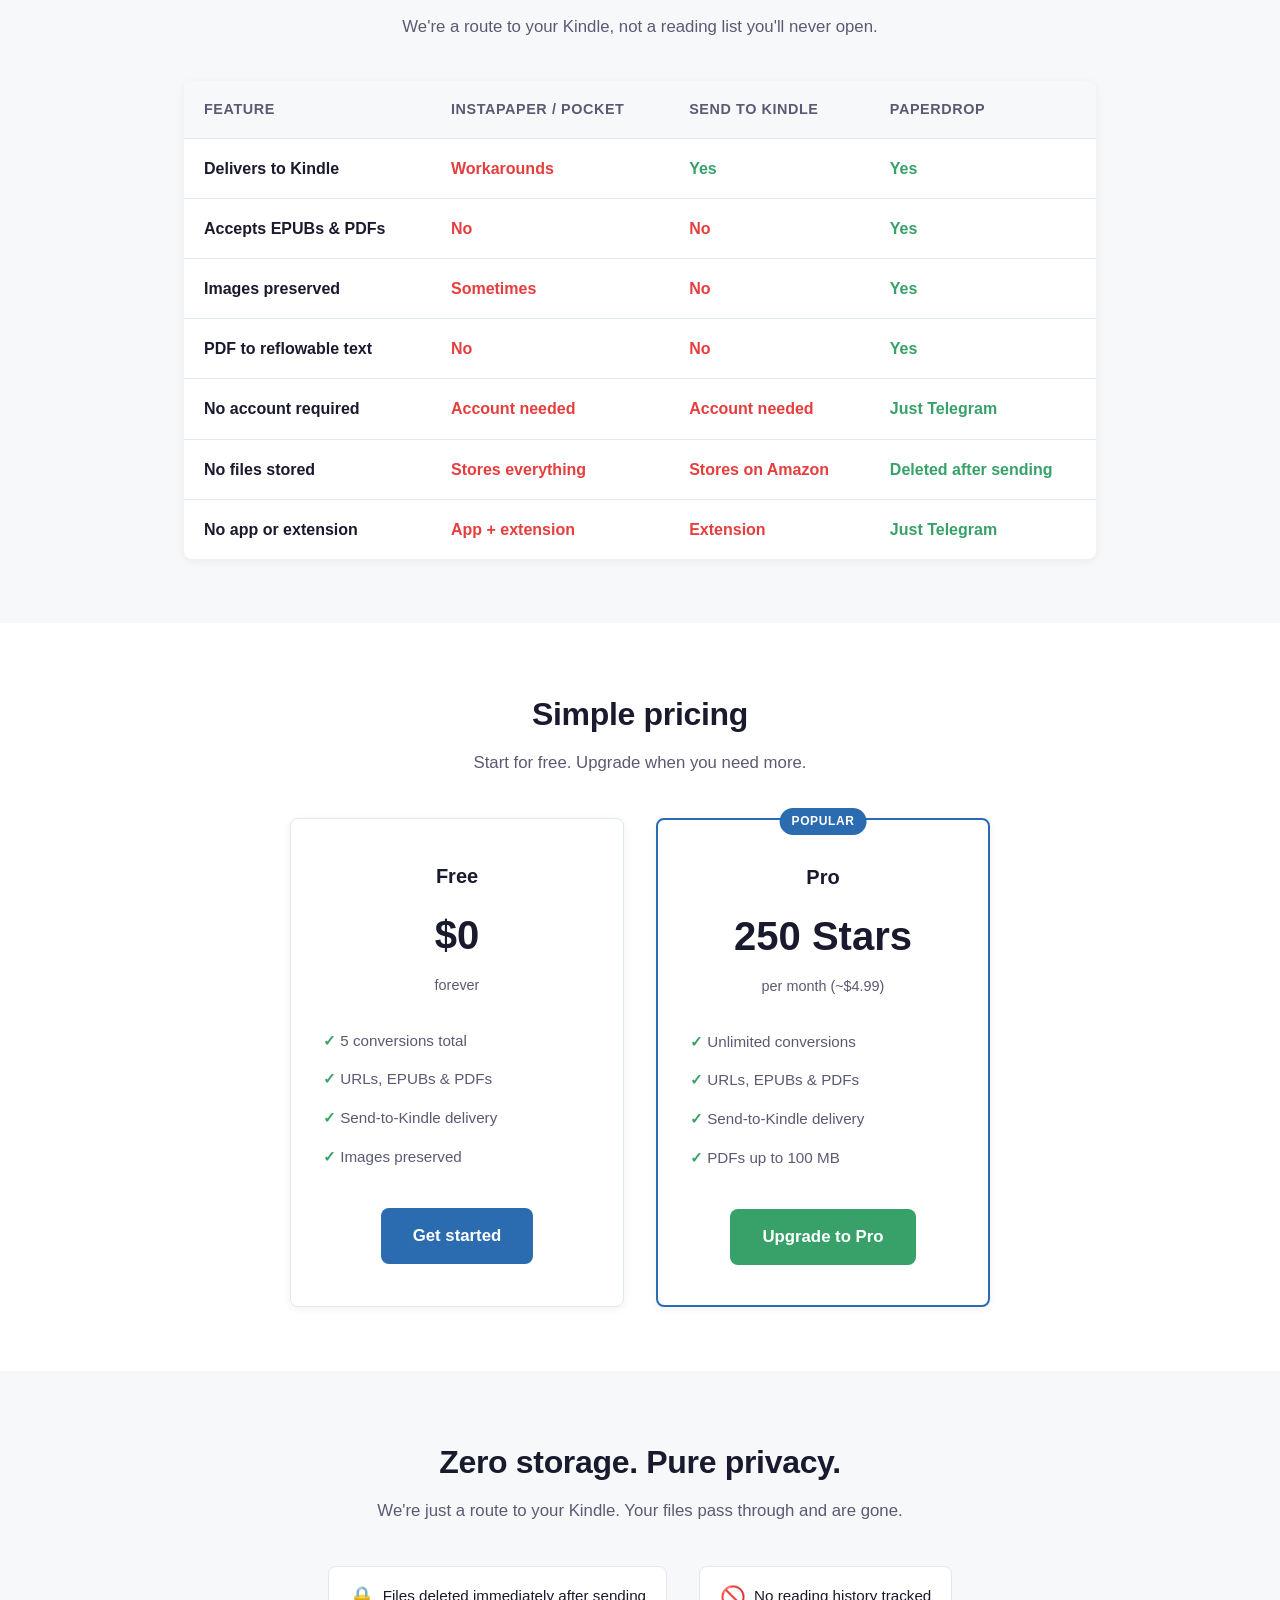
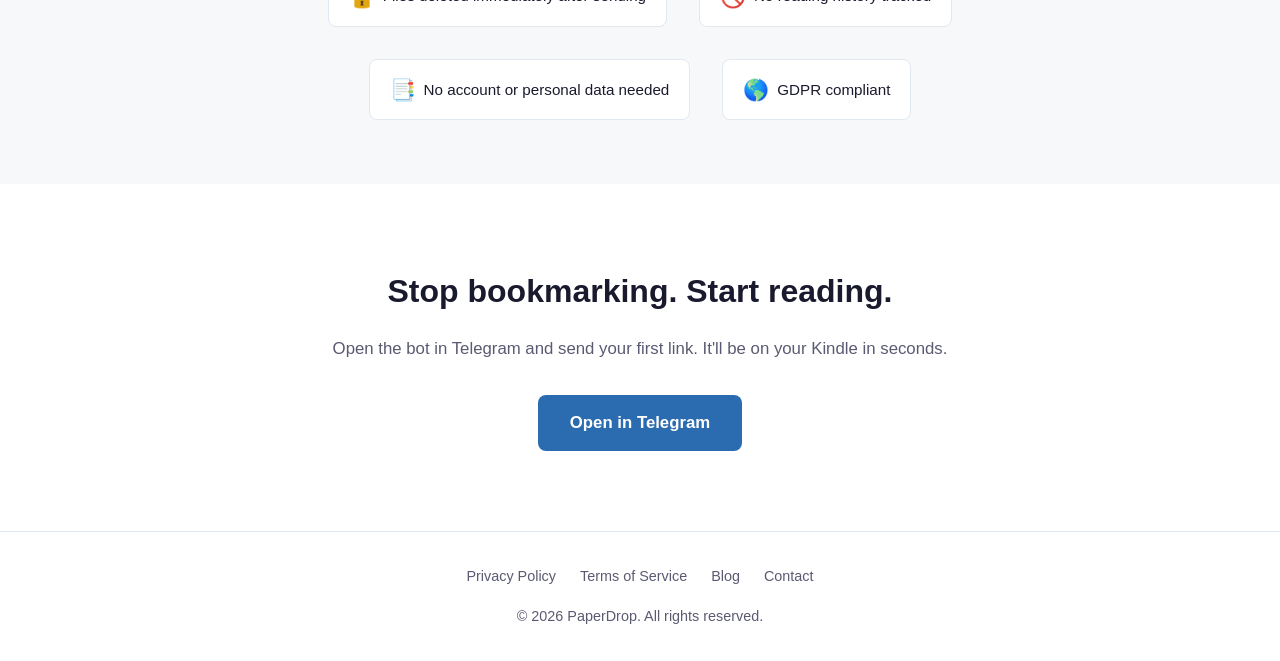
==== commit 5026672d: "Update landing page: comparison table, privacy messaging, SEO files - Add Instapaper/Pocket column t" ====
--- a/landing/index.html
+++ b/landing/index.html
@@ -31,6 +31,7 @@
       <ul class="nav-links">
         <li><a href="#how-it-works">How it works</a></li>
         <li><a href="#pricing">Pricing</a></li>
+        <li><a href="https://bp-flow.com/blog">Blog</a></li>
         <li><a href="https://t.me/PaperDrop_bot">Open bot</a></li>
       </ul>
     </div>
@@ -101,54 +102,64 @@
   <!-- Comparison -->
   <section class="comparison-section" id="comparison">
     <div class="container">
-      <h2 class="section-title">How it's different from Send to Kindle</h2>
-      <p class="section-subtitle">The built-in browser strips images and breaks formatting. We don't.</p>
-      <table class="comparison-table">
-        <thead>
-          <tr>
-            <th>Feature</th>
-            <th>Send to Kindle</th>
-            <th>PaperDrop</th>
-          </tr>
-        </thead>
-        <tbody>
-          <tr>
-            <td>Images preserved</td>
-            <td class="cross">No</td>
-            <td class="check">Yes</td>
-          </tr>
-          <tr>
-            <td>Accepts URLs, EPUBs &amp; PDFs</td>
-            <td class="cross">URLs only</td>
-            <td class="check">All three</td>
-          </tr>
-          <tr>
-            <td>Auto Kindle delivery</td>
-            <td class="check">Yes</td>
-            <td class="check">Yes</td>
-          </tr>
-          <tr>
-            <td>Works from Telegram</td>
-            <td class="cross">No</td>
-            <td class="check">Yes</td>
-          </tr>
-          <tr>
-            <td>Needs browser extension</td>
-            <td class="cross">Yes</td>
-            <td class="check">No</td>
-          </tr>
-          <tr>
-            <td>Output format</td>
-            <td>Kindle-only</td>
-            <td class="check">EPUB (universal)</td>
-          </tr>
-          <tr>
-            <td>PDF to reflowable text</td>
-            <td class="cross">No</td>
-            <td class="check">Yes</td>
-          </tr>
-        </tbody>
-      </table>
+      <h2 class="section-title">How we compare</h2>
+      <p class="section-subtitle">We're a route to your Kindle, not a reading list you'll never open.</p>
+      <div class="comparison-table-wrapper">
+        <table class="comparison-table">
+          <thead>
+            <tr>
+              <th>Feature</th>
+              <th>Instapaper / Pocket</th>
+              <th>Send to Kindle</th>
+              <th>PaperDrop</th>
+            </tr>
+          </thead>
+          <tbody>
+            <tr>
+              <td>Delivers to Kindle</td>
+              <td class="cross">Workarounds</td>
+              <td class="check">Yes</td>
+              <td class="check">Yes</td>
+            </tr>
+            <tr>
+              <td>Accepts EPUBs &amp; PDFs</td>
+              <td class="cross">No</td>
+              <td class="cross">No</td>
+              <td class="check">Yes</td>
+            </tr>
+            <tr>
+              <td>Images preserved</td>
+              <td class="cross">Sometimes</td>
+              <td class="cross">No</td>
+              <td class="check">Yes</td>
+            </tr>
+            <tr>
+              <td>PDF to reflowable text</td>
+              <td class="cross">No</td>
+              <td class="cross">No</td>
+              <td class="check">Yes</td>
+            </tr>
+            <tr>
+              <td>No account required</td>
+              <td class="cross">Account needed</td>
+              <td class="cross">Account needed</td>
+              <td class="check">Just Telegram</td>
+            </tr>
+            <tr>
+              <td>No files stored</td>
+              <td class="cross">Stores everything</td>
+              <td class="cross">Stores on Amazon</td>
+              <td class="check">Deleted after sending</td>
+            </tr>
+            <tr>
+              <td>No app or extension</td>
+              <td class="cross">App + extension</td>
+              <td class="cross">Extension</td>
+              <td class="check">Just Telegram</td>
+            </tr>
+          </tbody>
+        </table>
+      </div>
     </div>
   </section>
 
@@ -189,16 +200,20 @@
   <!-- Privacy Highlights -->
   <section class="privacy-highlights">
     <div class="container">
-      <h2 class="section-title">Your privacy matters</h2>
-      <p class="section-subtitle">We keep as little data as possible.</p>
+      <h2 class="section-title">Zero storage. Pure privacy.</h2>
+      <p class="section-subtitle">We're just a route to your Kindle. Your files pass through and are gone.</p>
       <div class="privacy-badges">
         <div class="privacy-badge">
           <span class="icon">&#128274;</span>
-          No EPUB files stored
+          Files deleted immediately after sending
+        </div>
+        <div class="privacy-badge">
+          <span class="icon">&#128683;</span>
+          No reading history tracked
         </div>
         <div class="privacy-badge">
           <span class="icon">&#128209;</span>
-          Only conversion metadata kept
+          No account or personal data needed
         </div>
         <div class="privacy-badge">
           <span class="icon">&#127758;</span>
@@ -223,6 +238,7 @@
       <ul class="footer-links">
         <li><a href="privacy.html">Privacy Policy</a></li>
         <li><a href="terms.html">Terms of Service</a></li>
+        <li><a href="https://bp-flow.com/blog">Blog</a></li>
         <li><a href="https://t.me/PaperDrop_bot">Contact</a></li>
       </ul>
       <p>&copy; 2026 PaperDrop. All rights reserved.</p>
--- a/landing/style.css
+++ b/landing/style.css
@@ -515,13 +515,19 @@
     grid-template-columns: 1fr;
   }
 
+  .comparison-table-wrapper {
+    overflow-x: auto;
+    -webkit-overflow-scrolling: touch;
+  }
+
   .comparison-table {
-    font-size: 0.9rem;
+    font-size: 0.85rem;
+    min-width: 520px;
   }
 
   .comparison-table th,
   .comparison-table td {
-    padding: 0.75rem 0.75rem;
+    padding: 0.65rem 0.6rem;
   }
 
   .privacy-badges {
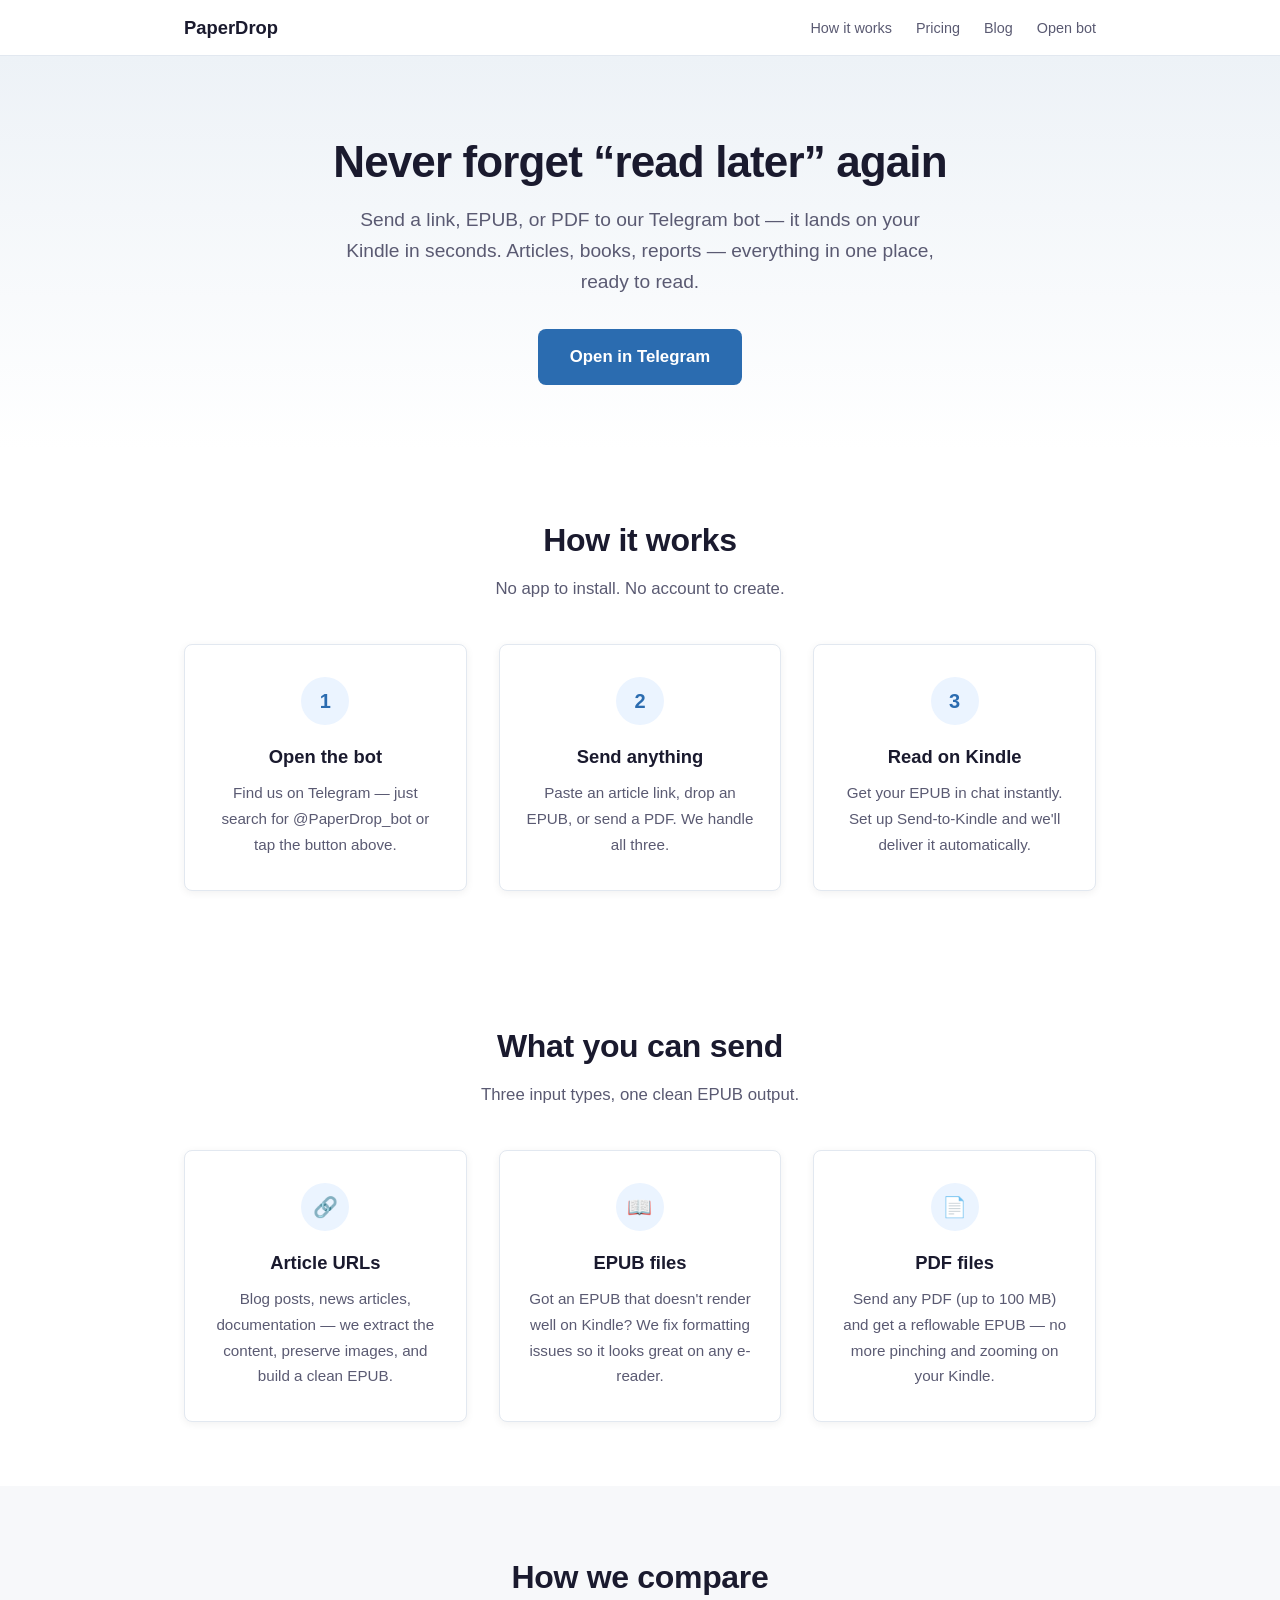
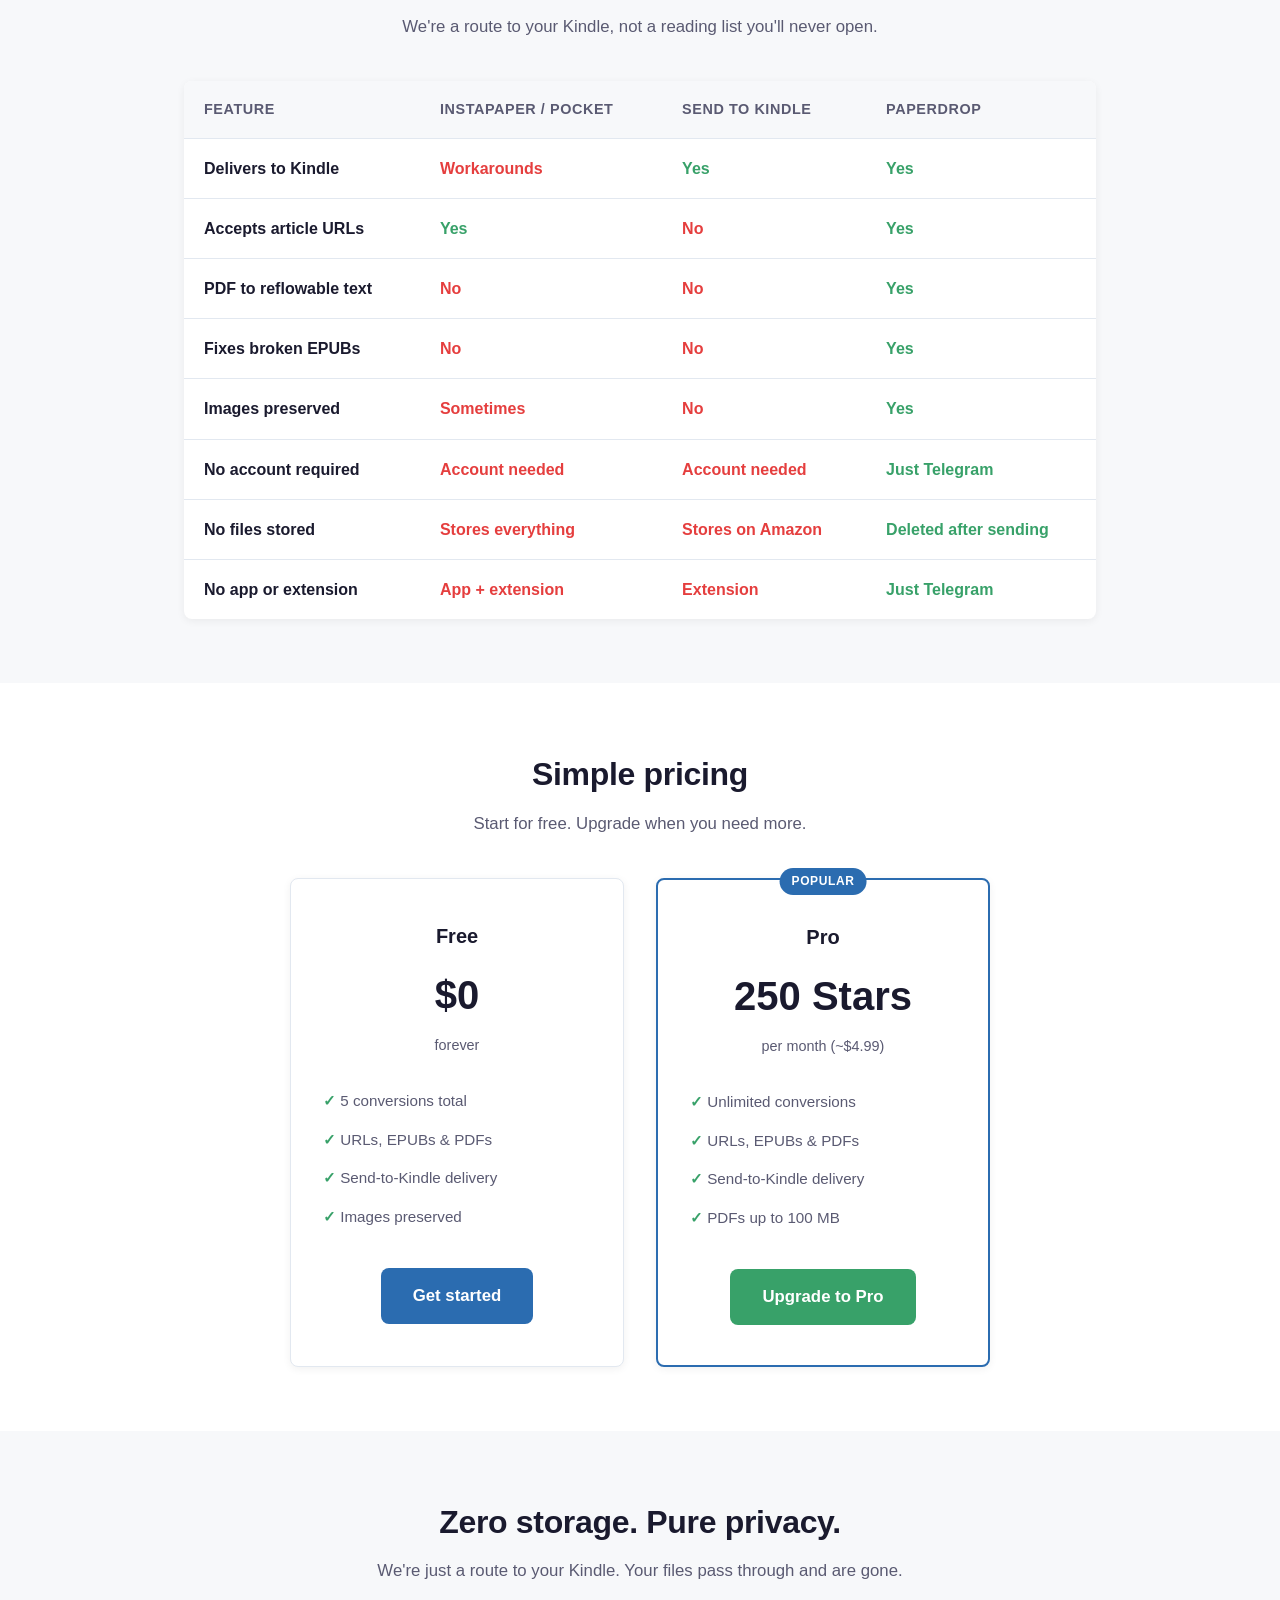
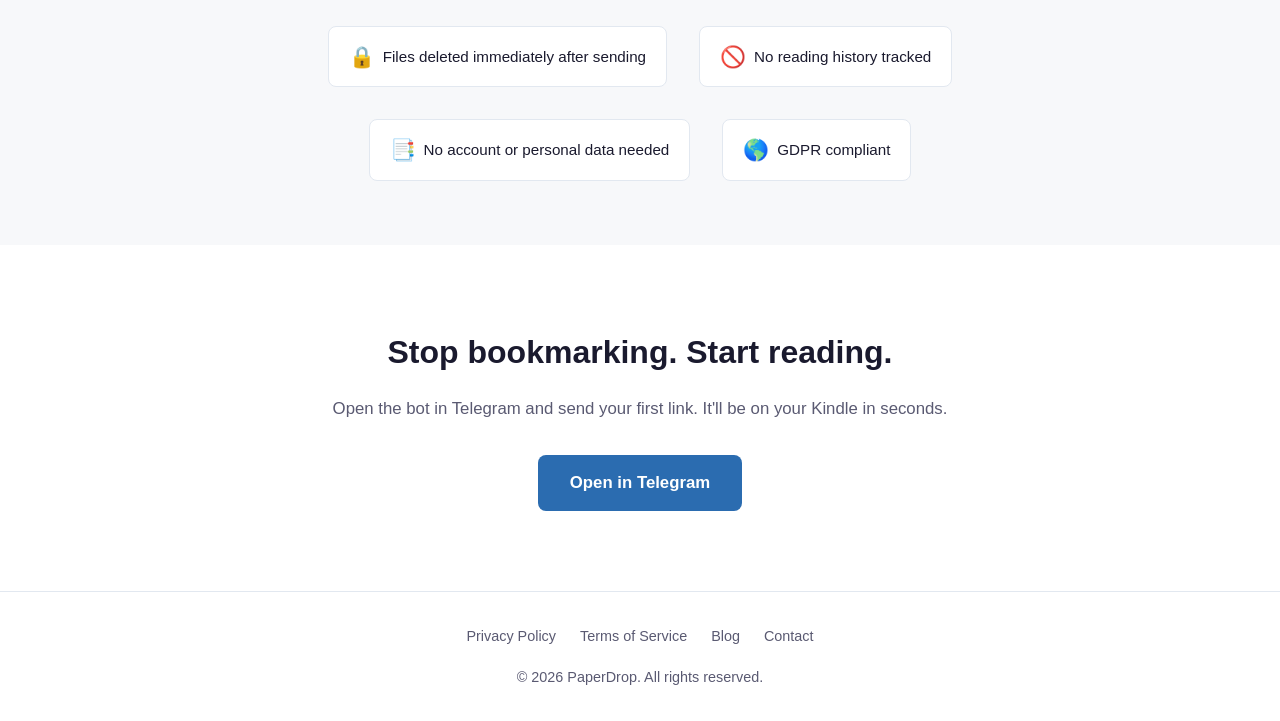
==== commit 30e7cbcc: "Update landing page: SVG favicon, revised comparison table, add Grafana dashboard Co-Authored-By: Cl" ====
--- a/landing/index.html
+++ b/landing/index.html
@@ -19,7 +19,7 @@
   <meta name="twitter:title" content="PaperDrop &mdash; Articles, EPUBs &amp; PDFs to Kindle in seconds">
   <meta name="twitter:description" content="Send articles, EPUBs, or PDFs to our Telegram bot. Automatic Kindle delivery included.">
 
-  <link rel="icon" href="favicon.ico" type="image/x-icon">
+  <link rel="icon" href="favicon.svg" type="image/svg+xml">
   <link rel="stylesheet" href="style.css">
 </head>
 <body>
@@ -122,7 +122,19 @@
               <td class="check">Yes</td>
             </tr>
             <tr>
-              <td>Accepts EPUBs &amp; PDFs</td>
+              <td>Accepts article URLs</td>
+              <td class="check">Yes</td>
+              <td class="cross">No</td>
+              <td class="check">Yes</td>
+            </tr>
+            <tr>
+              <td>PDF to reflowable text</td>
+              <td class="cross">No</td>
+              <td class="cross">No</td>
+              <td class="check">Yes</td>
+            </tr>
+            <tr>
+              <td>Fixes broken EPUBs</td>
               <td class="cross">No</td>
               <td class="cross">No</td>
               <td class="check">Yes</td>
@@ -130,12 +142,6 @@
             <tr>
               <td>Images preserved</td>
               <td class="cross">Sometimes</td>
-              <td class="cross">No</td>
-              <td class="check">Yes</td>
-            </tr>
-            <tr>
-              <td>PDF to reflowable text</td>
-              <td class="cross">No</td>
               <td class="cross">No</td>
               <td class="check">Yes</td>
             </tr>
